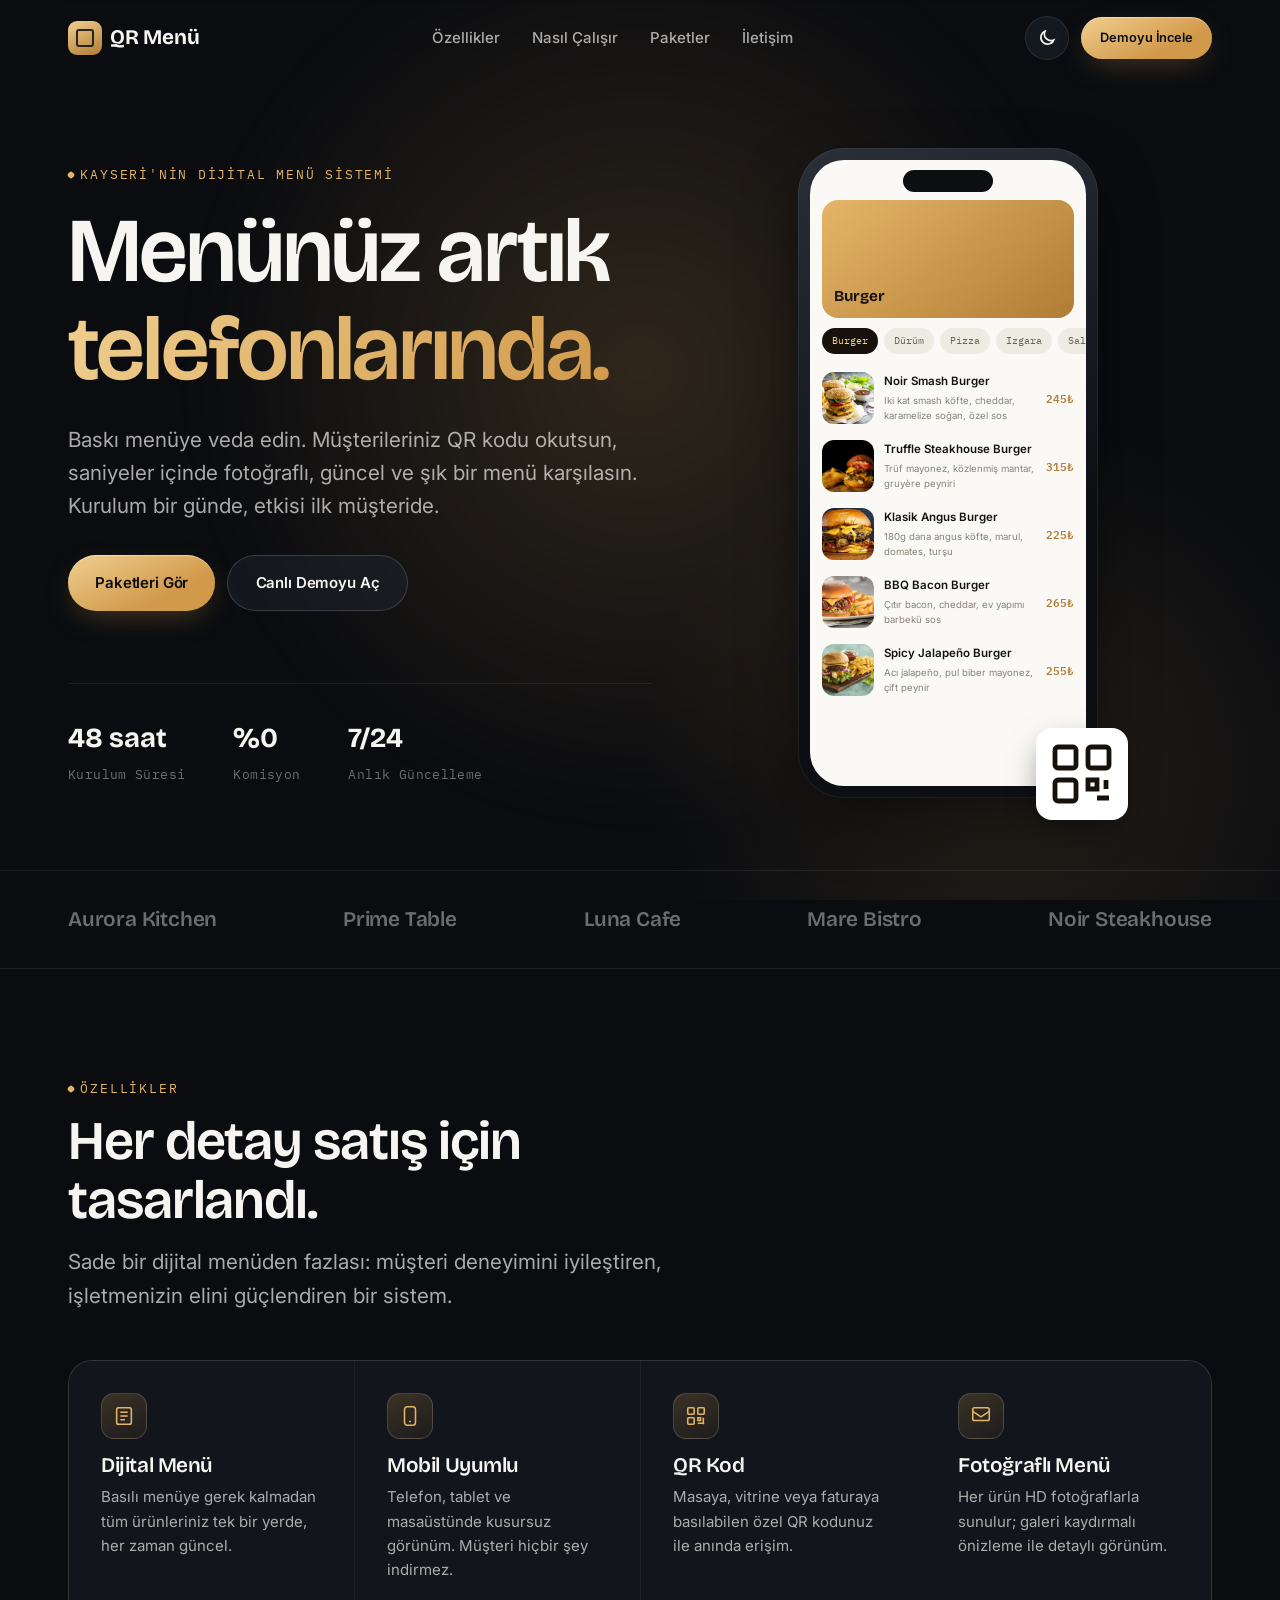
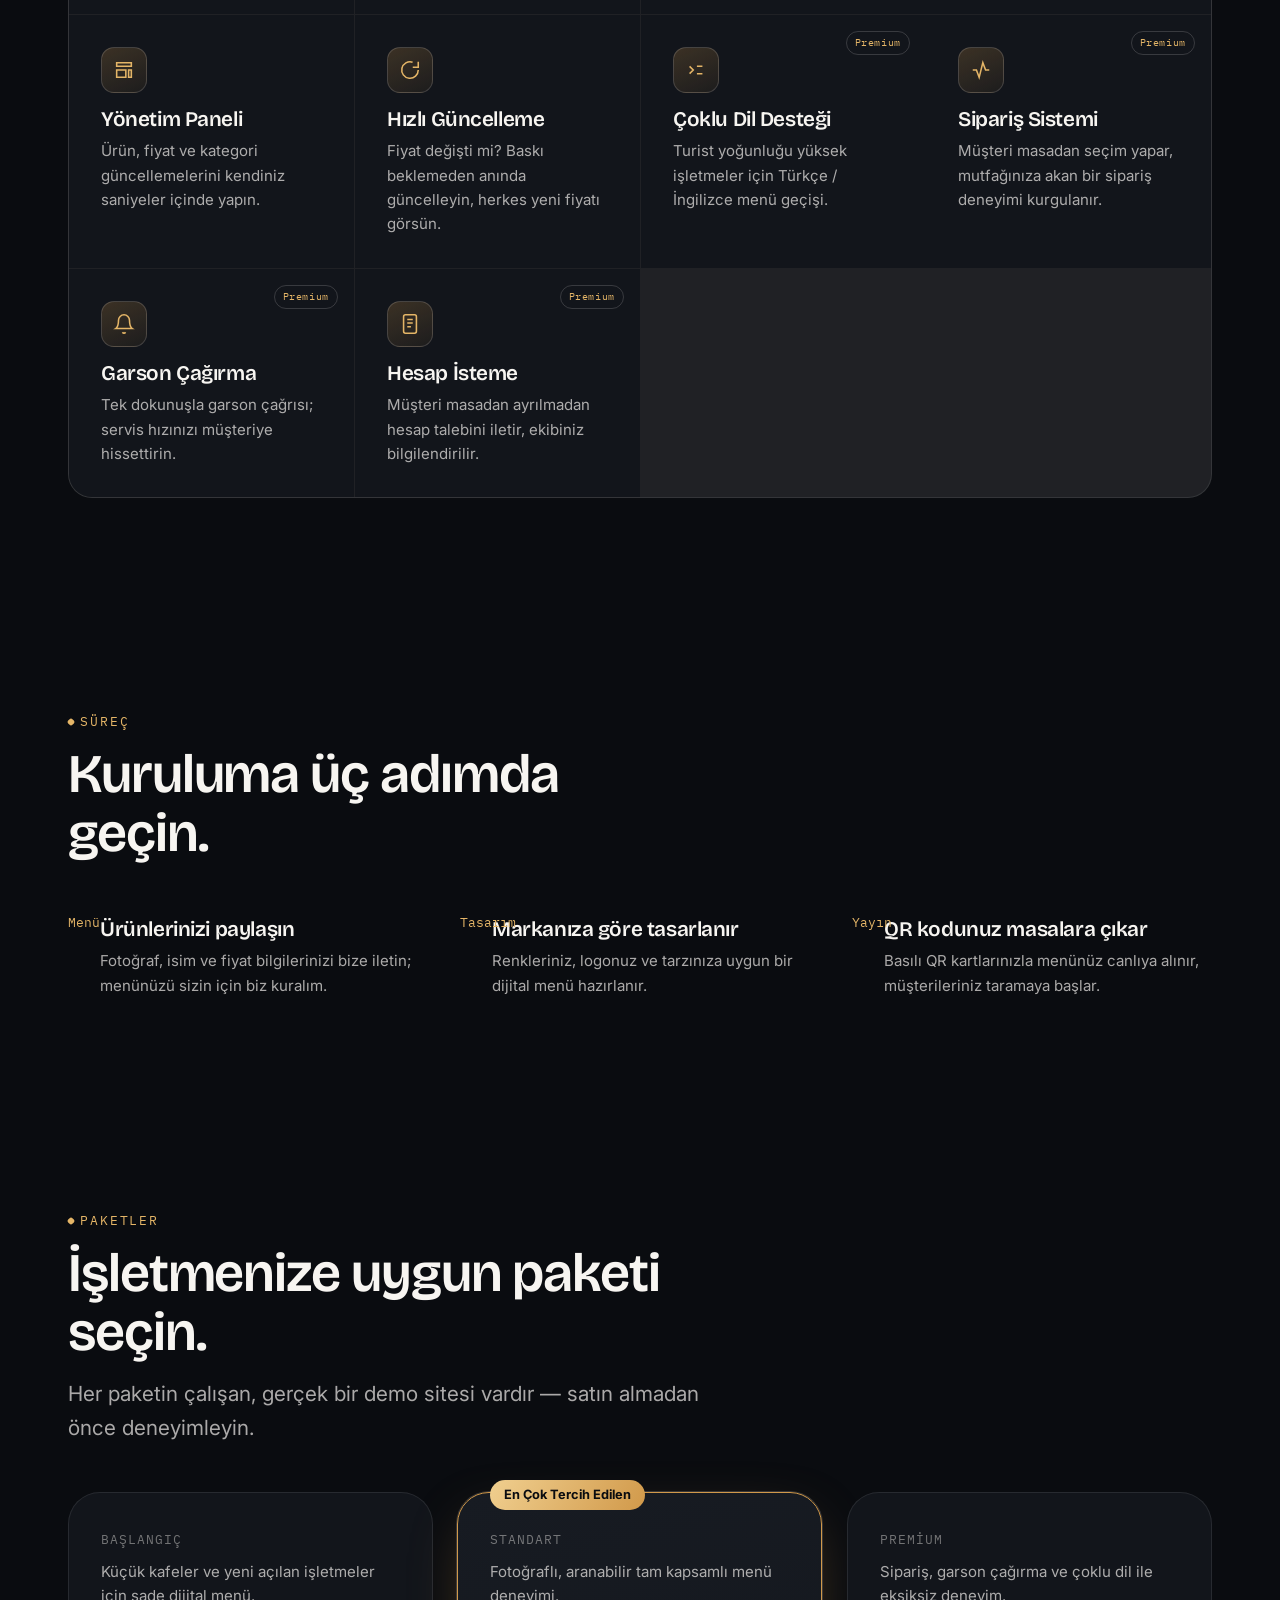
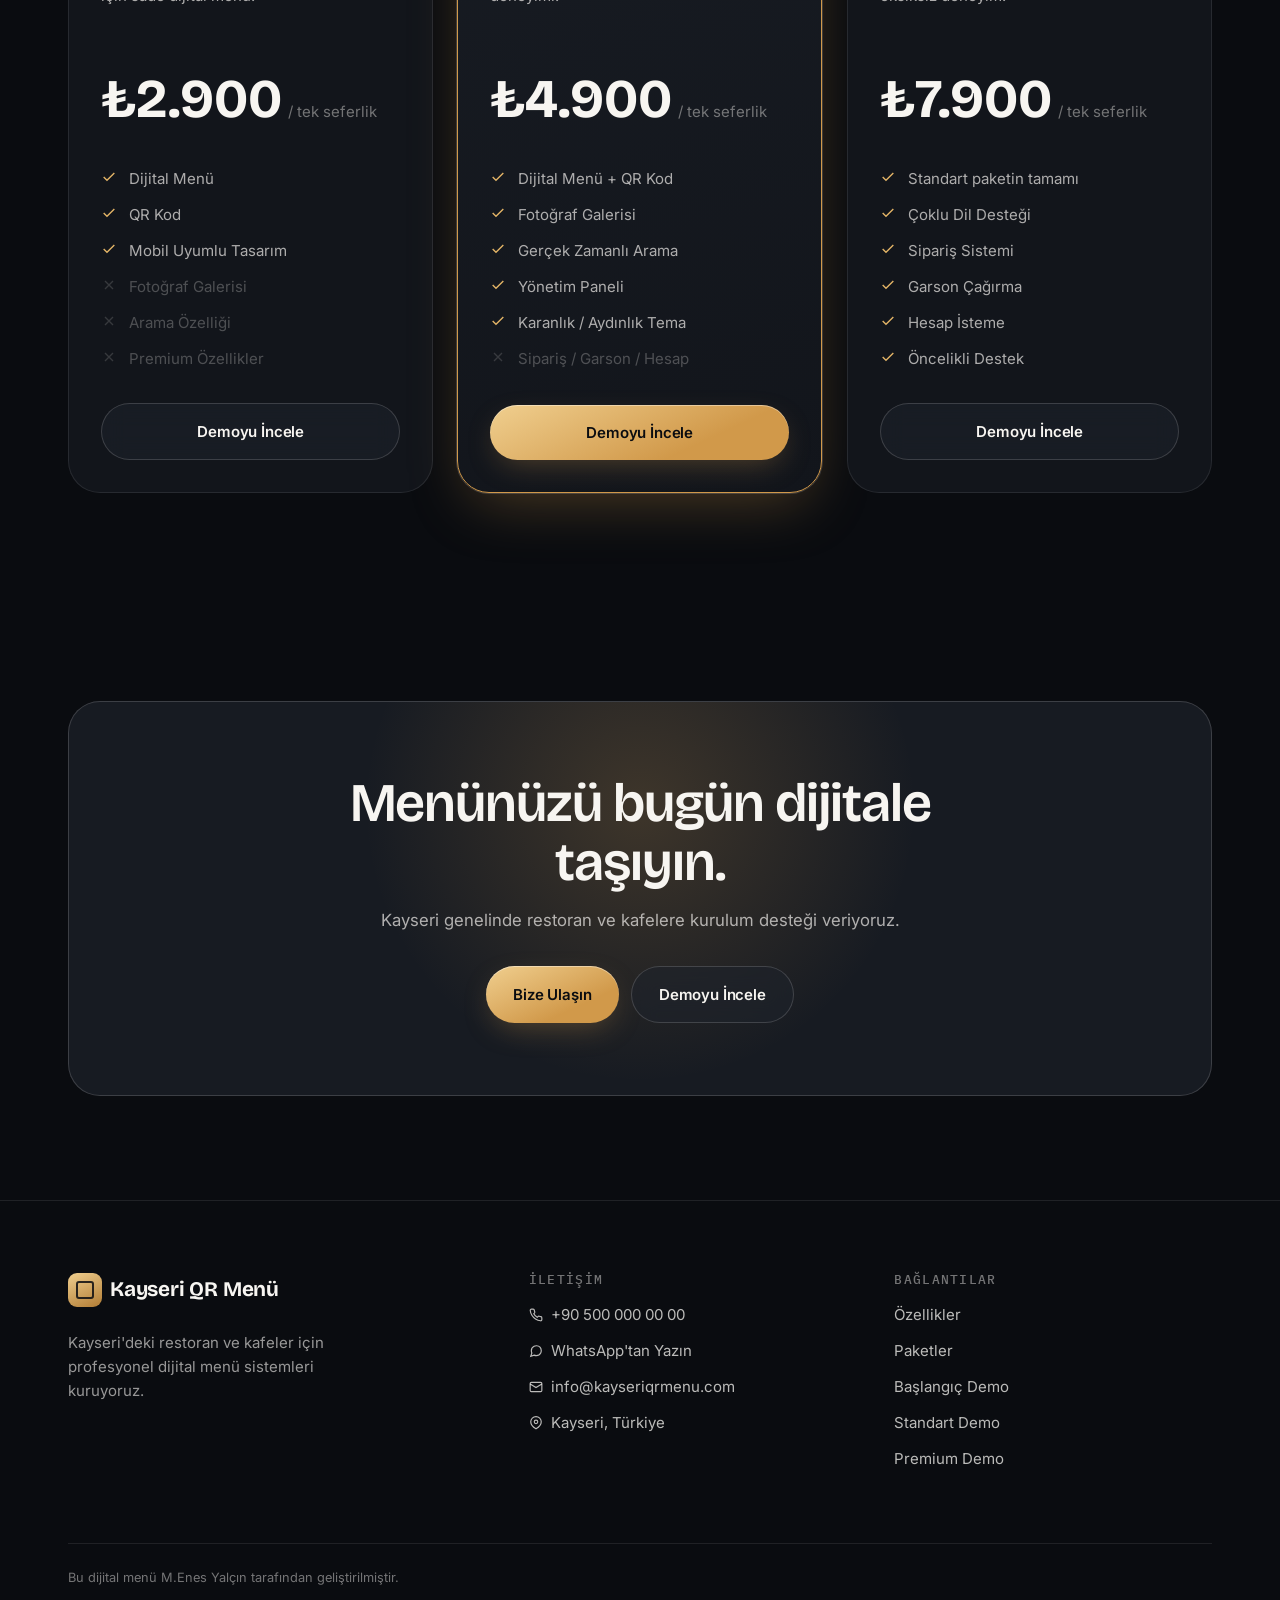
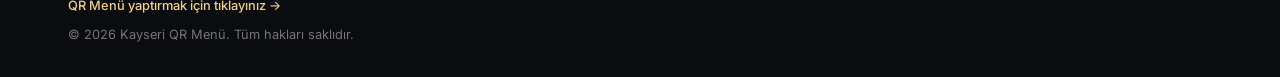
==== index.html @ 0b8e9ebe "Add files via upload" ====
<!doctype html>
<html lang="tr">
<head>
<meta charset="UTF-8">
<meta name="viewport" content="width=device-width, initial-scale=1, viewport-fit=cover">
<title>Kayseri QR Menü | Restoran ve Kafeler için Dijital Menü Sistemi</title>
<meta name="description" content="Kayseri'deki restoran, kafe ve işletmeler için profesyonel QR menü sistemi. Dijital menü, fotoğraflı ürünler, anlık güncelleme ve yönetim paneli. Ücretsiz demoyu inceleyin.">
<meta name="theme-color" content="#0a0c10">
<link rel="canonical" href="https://kayseriqrmenu.com/">

<meta property="og:type" content="website">
<meta property="og:title" content="Kayseri QR Menü | Restoranlar için Dijital Menü Sistemi">
<meta property="og:description" content="Restoranınız için profesyonel, hızlı ve şık QR menü sistemi. Demoları inceleyin, işletmenize hemen entegre edin.">
<meta property="og:url" content="https://kayseriqrmenu.com/">
<meta property="og:locale" content="tr_TR">
<meta property="og:image" content="/assets/images/og-cover.jpg">

<meta name="twitter:card" content="summary_large_image">
<meta name="twitter:title" content="Kayseri QR Menü | Dijital Menü Sistemi">
<meta name="twitter:description" content="Restoran ve kafeler için premium QR menü sistemi. Demoyu hemen inceleyin.">
<meta name="twitter:image" content="/assets/images/og-cover.jpg">

<link rel="icon" href="/assets/icons/favicon.svg" type="image/svg+xml">
<link rel="preconnect" href="https://fonts.googleapis.com">
<link rel="preconnect" href="https://fonts.gstatic.com" crossorigin>
<link href="https://fonts.googleapis.com/css2?family=Bricolage+Grotesque:opsz,wght@12..96,400..800&family=Inter:wght@400;500;600;700&family=IBM+Plex+Mono:wght@400;500;600&display=swap" rel="stylesheet">

<link rel="stylesheet" href="/assets/css/tokens.css">
<link rel="stylesheet" href="/assets/css/base.css">
<link rel="stylesheet" href="/assets/css/components.css">
<link rel="stylesheet" href="/assets/css/home.css">

<script>
  // Prevent flash-of-wrong-theme by applying stored preference before paint.
  (function () {
    var t = localStorage.getItem("qrmenu-theme") || "dark";
    document.documentElement.setAttribute("data-theme", t);
  })();
</script>

<script type="application/ld+json">
{
  "@context": "https://schema.org",
  "@type": "Organization",
  "name": "QR Menü",
  "url": "https://kayseriqrmenu.com/",
  "areaServed": "Kayseri, Türkiye",
  "description": "Restoran, kafe ve işletmeler için profesyonel QR menü sistemi.",
  "contactPoint": {
    "@type": "ContactPoint",
    "telephone": "+90-500-000-00-00",
    "contactType": "customer service"
  }
}
</script>
</head>
<body>

<div class="page-loader" data-page-loader><div class="loader-mark"></div></div>
<div class="ambient-bg" aria-hidden="true"></div>

<header class="site-header">
  <div class="container nav-inner">
    <a href="/" class="brand"><span class="brand-mark"></span>QR Menü</a>

    <nav class="nav-links" aria-label="Ana menü">
      <a href="#ozellikler">Özellikler</a>
      <a href="#nasil-calisir">Nasıl Çalışır</a>
      <a href="#paketler">Paketler</a>
      <a href="#iletisim">İletişim</a>
    </nav>

    <div class="nav-actions">
      <button class="btn-icon theme-toggle" data-theme-toggle aria-label="Temayı değiştir">
        <svg class="icon-sun" viewBox="0 0 24 24" fill="none" stroke="currentColor" stroke-width="2" stroke-linecap="round"><circle cx="12" cy="12" r="4"/><path d="M12 2v2M12 20v2M4.9 4.9l1.4 1.4M17.7 17.7l1.4 1.4M2 12h2M20 12h2M4.9 19.1l1.4-1.4M17.7 6.3l1.4-1.4"/></svg>
        <svg class="icon-moon" viewBox="0 0 24 24" fill="none" stroke="currentColor" stroke-width="2" stroke-linecap="round"><path d="M20 14.5A8 8 0 0 1 9.5 4a8 8 0 1 0 10.5 10.5Z"/></svg>
      </button>
      <a href="#paketler" class="btn btn-primary btn-sm">Demoyu İncele</a>
      <button class="nav-toggle" data-nav-toggle aria-label="Menüyü aç" aria-expanded="false">
        <svg data-icon-open viewBox="0 0 24 24" fill="none" stroke="currentColor" stroke-width="2" stroke-linecap="round"><path d="M4 7h16M4 12h16M4 17h16"/></svg>
        <svg data-icon-close viewBox="0 0 24 24" fill="none" stroke="currentColor" stroke-width="2" stroke-linecap="round" style="display:none"><path d="M6 6l12 12M18 6 6 18"/></svg>
      </button>
    </div>
  </div>
</header>

<nav class="mobile-nav" data-mobile-nav aria-label="Mobil menü">
  <a href="#ozellikler">Özellikler</a>
  <a href="#nasil-calisir">Nasıl Çalışır</a>
  <a href="#paketler">Paketler</a>
  <a href="#iletisim">İletişim</a>
  <a href="#paketler" class="btn btn-primary btn-block">Demoyu İncele</a>
</nav>

<main>
  <!-- ============ HERO ============ -->
  <section class="hero">
    <div class="container hero-grid">
      <div class="hero-copy" data-reveal>
        <span class="eyebrow">Kayseri'nin Dijital Menü Sistemi</span>
        <h1>Menünüz artık <span class="accent-word">telefonlarında.</span></h1>
        <p class="lead">Baskı menüye veda edin. Müşterileriniz QR kodu okutsun, saniyeler içinde fotoğraflı, güncel ve şık bir menü karşılasın. Kurulum bir günde, etkisi ilk müşteride.</p>
        <div class="hero-actions">
          <a href="#paketler" class="btn btn-primary">Paketleri Gör</a>
          <a href="/premium/" class="btn btn-ghost">Canlı Demoyu Aç</a>
        </div>
        <div class="hero-stats">
          <div class="hero-stat"><strong>48 saat</strong><span>Kurulum Süresi</span></div>
          <div class="hero-stat"><strong>%0</strong><span>Komisyon</span></div>
          <div class="hero-stat"><strong>7/24</strong><span>Anlık Güncelleme</span></div>
        </div>
      </div>

      <div class="hero-phone-wrap" data-reveal-scale>
        <div class="phone-shell" data-hero-phone>
          <div class="phone-screen">
            <div class="phone-notch"></div>
            <div class="phone-screen-inner">
              <div class="phone-hero-img"><span data-phone-hero-label>Burger</span></div>
              <div class="phone-cats" data-phone-cats></div>
              <div data-phone-list></div>
            </div>
          </div>
          <div class="phone-qr-float">
            <svg viewBox="0 0 24 24" width="100%" height="100%" fill="none" stroke="#16110a" stroke-width="1.6"><rect x="3" y="3" width="7" height="7" rx="1"/><rect x="14" y="3" width="7" height="7" rx="1"/><rect x="3" y="14" width="7" height="7" rx="1"/><path d="M14 14h3v3h-3zM20 14v3M17 20h4"/></svg>
          </div>
        </div>
      </div>
    </div>
  </section>

  <!-- ============ TRUST STRIP ============ -->
  <section class="trust-strip">
    <div class="container trust-row" data-reveal-group>
      <span class="trust-item" data-reveal>Aurora Kitchen</span>
      <span class="trust-item" data-reveal>Prime Table</span>
      <span class="trust-item" data-reveal>Luna Cafe</span>
      <span class="trust-item" data-reveal>Mare Bistro</span>
      <span class="trust-item" data-reveal>Noir Steakhouse</span>
    </div>
  </section>

  <!-- ============ FEATURES ============ -->
  <section class="section" id="ozellikler">
    <div class="container">
      <div class="section-head" data-reveal>
        <span class="eyebrow">Özellikler</span>
        <h2>Her detay satış için tasarlandı.</h2>
        <p>Sade bir dijital menüden fazlası: müşteri deneyimini iyileştiren, işletmenizin elini güçlendiren bir sistem.</p>
      </div>

      <div class="feature-grid" data-reveal-group>
        <div class="feature-card" data-reveal>
          <div class="feature-icon"><svg width="22" height="22" viewBox="0 0 24 24" fill="none" stroke="currentColor" stroke-width="1.7"><rect x="4" y="3" width="16" height="18" rx="2"/><path d="M8 8h8M8 12h8M8 16h5"/></svg></div>
          <h3>Dijital Menü</h3>
          <p>Basılı menüye gerek kalmadan tüm ürünleriniz tek bir yerde, her zaman güncel.</p>
        </div>
        <div class="feature-card" data-reveal>
          <div class="feature-icon"><svg width="22" height="22" viewBox="0 0 24 24" fill="none" stroke="currentColor" stroke-width="1.7"><rect x="6" y="2" width="12" height="20" rx="3"/><path d="M11 18h2"/></svg></div>
          <h3>Mobil Uyumlu</h3>
          <p>Telefon, tablet ve masaüstünde kusursuz görünüm. Müşteri hiçbir şey indirmez.</p>
        </div>
        <div class="feature-card" data-reveal>
          <div class="feature-icon"><svg width="22" height="22" viewBox="0 0 24 24" fill="none" stroke="currentColor" stroke-width="1.7"><rect x="3" y="3" width="7" height="7" rx="1"/><rect x="14" y="3" width="7" height="7" rx="1"/><rect x="3" y="14" width="7" height="7" rx="1"/><path d="M14 14h3v3h-3zM20 14v7M14 20h7"/></svg></div>
          <h3>QR Kod</h3>
          <p>Masaya, vitrine veya faturaya basılabilen özel QR kodunuz ile anında erişim.</p>
        </div>
        <div class="feature-card" data-reveal>
          <div class="feature-icon"><svg width="22" height="22" viewBox="0 0 24 24" fill="none" stroke="currentColor" stroke-width="1.7"><rect x="3" y="3" width="18" height="14" rx="2"/><path d="m3 7 9 6 9-6"/></svg></div>
          <h3>Fotoğraflı Menü</h3>
          <p>Her ürün HD fotoğraflarla sunulur; galeri kaydırmalı önizleme ile detaylı görünüm.</p>
        </div>
        <div class="feature-card" data-reveal>
          <div class="feature-icon"><svg width="22" height="22" viewBox="0 0 24 24" fill="none" stroke="currentColor" stroke-width="1.7"><path d="M4 4h16v4H4zM4 12h10v8H4zM17 12h3v8h-3z"/></svg></div>
          <h3>Yönetim Paneli</h3>
          <p>Ürün, fiyat ve kategori güncellemelerini kendiniz saniyeler içinde yapın.</p>
        </div>
        <div class="feature-card" data-reveal>
          <div class="feature-icon"><svg width="22" height="22" viewBox="0 0 24 24" fill="none" stroke="currentColor" stroke-width="1.7"><path d="M21 12a9 9 0 1 1-6.2-8.56"/><path d="M21 3v6h-6"/></svg></div>
          <h3>Hızlı Güncelleme</h3>
          <p>Fiyat değişti mi? Baskı beklemeden anında güncelleyin, herkes yeni fiyatı görsün.</p>
        </div>
        <div class="feature-card is-premium" data-reveal>
          <div class="feature-icon"><svg width="22" height="22" viewBox="0 0 24 24" fill="none" stroke="currentColor" stroke-width="1.7"><path d="M5 8l4 4-4 4M13 8h6M13 16h6"/></svg></div>
          <h3>Çoklu Dil Desteği</h3>
          <p>Turist yoğunluğu yüksek işletmeler için Türkçe / İngilizce menü geçişi.</p>
        </div>
        <div class="feature-card is-premium" data-reveal>
          <div class="feature-icon"><svg width="22" height="22" viewBox="0 0 24 24" fill="none" stroke="currentColor" stroke-width="1.7"><path d="M3 12h4l3 8 4-16 3 8h4"/></svg></div>
          <h3>Sipariş Sistemi</h3>
          <p>Müşteri masadan seçim yapar, mutfağınıza akan bir sipariş deneyimi kurgulanır.</p>
        </div>
        <div class="feature-card is-premium" data-reveal>
          <div class="feature-icon"><svg width="22" height="22" viewBox="0 0 24 24" fill="none" stroke="currentColor" stroke-width="1.7"><path d="M18 8a6 6 0 0 0-12 0c0 7-3 9-3 9h18s-3-2-3-9"/><path d="M13.7 21a2 2 0 0 1-3.4 0"/></svg></div>
          <h3>Garson Çağırma</h3>
          <p>Tek dokunuşla garson çağrısı; servis hızınızı müşteriye hissettirin.</p>
        </div>
        <div class="feature-card is-premium" data-reveal>
          <div class="feature-icon"><svg width="22" height="22" viewBox="0 0 24 24" fill="none" stroke="currentColor" stroke-width="1.7"><rect x="5" y="2" width="14" height="20" rx="2"/><path d="M9 7h6M9 11h6M9 15h4"/></svg></div>
          <h3>Hesap İsteme</h3>
          <p>Müşteri masadan ayrılmadan hesap talebini iletir, ekibiniz bilgilendirilir.</p>
        </div>
      </div>
    </div>
  </section>

  <!-- ============ HOW IT WORKS ============ -->
  <section class="section" id="nasil-calisir">
    <div class="container">
      <div class="section-head" data-reveal>
        <span class="eyebrow">Süreç</span>
        <h2>Kuruluma üç adımda geçin.</h2>
      </div>
      <div class="steps-row" data-reveal-group>
        <div class="step-card" data-step="Menü" data-reveal>
          <h3>Ürünlerinizi paylaşın</h3>
          <p>Fotoğraf, isim ve fiyat bilgilerinizi bize iletin; menünüzü sizin için biz kuralım.</p>
        </div>
        <div class="step-card" data-step="Tasarım" data-reveal>
          <h3>Markanıza göre tasarlanır</h3>
          <p>Renkleriniz, logonuz ve tarzınıza uygun bir dijital menü hazırlanır.</p>
        </div>
        <div class="step-card" data-step="Yayın" data-reveal>
          <h3>QR kodunuz masalara çıkar</h3>
          <p>Basılı QR kartlarınızla menünüz canlıya alınır, müşterileriniz taramaya başlar.</p>
        </div>
      </div>
    </div>
  </section>

  <!-- ============ PRICING ============ -->
  <section class="section" id="paketler">
    <div class="container">
      <div class="section-head" data-reveal>
        <span class="eyebrow">Paketler</span>
        <h2>İşletmenize uygun paketi seçin.</h2>
        <p>Her paketin çalışan, gerçek bir demo sitesi vardır — satın almadan önce deneyimleyin.</p>
      </div>

      <div class="pricing-grid" data-reveal-group>
        <!-- Starter -->
        <div class="price-card" data-reveal>
          <div class="price-card-head">
            <span class="plan-name">Başlangıç</span>
            <p class="plan-desc">Küçük kafeler ve yeni açılan işletmeler için sade dijital menü.</p>
          </div>
          <div class="price-value"><span class="amount">₺2.900</span><span class="period">/ tek seferlik</span></div>
          <ul class="price-features">
            <li><svg width="16" height="16" viewBox="0 0 24 24" fill="none" stroke="currentColor" stroke-width="2"><path d="M20 6 9 17l-5-5"/></svg>Dijital Menü</li>
            <li><svg width="16" height="16" viewBox="0 0 24 24" fill="none" stroke="currentColor" stroke-width="2"><path d="M20 6 9 17l-5-5"/></svg>QR Kod</li>
            <li><svg width="16" height="16" viewBox="0 0 24 24" fill="none" stroke="currentColor" stroke-width="2"><path d="M20 6 9 17l-5-5"/></svg>Mobil Uyumlu Tasarım</li>
            <li class="is-off"><svg width="16" height="16" viewBox="0 0 24 24" fill="none" stroke="currentColor" stroke-width="2"><path d="M18 6 6 18M6 6l12 12"/></svg>Fotoğraf Galerisi</li>
            <li class="is-off"><svg width="16" height="16" viewBox="0 0 24 24" fill="none" stroke="currentColor" stroke-width="2"><path d="M18 6 6 18M6 6l12 12"/></svg>Arama Özelliği</li>
            <li class="is-off"><svg width="16" height="16" viewBox="0 0 24 24" fill="none" stroke="currentColor" stroke-width="2"><path d="M18 6 6 18M6 6l12 12"/></svg>Premium Özellikler</li>
          </ul>
          <a href="/starter/" class="btn btn-ghost btn-block">Demoyu İncele</a>
        </div>

        <!-- Standard -->
        <div class="price-card is-highlight" data-reveal>
          <div class="price-card-head">
            <span class="plan-name">Standart</span>
            <p class="plan-desc">Fotoğraflı, aranabilir tam kapsamlı menü deneyimi.</p>
          </div>
          <div class="price-value"><span class="amount">₺4.900</span><span class="period">/ tek seferlik</span></div>
          <ul class="price-features">
            <li><svg width="16" height="16" viewBox="0 0 24 24" fill="none" stroke="currentColor" stroke-width="2"><path d="M20 6 9 17l-5-5"/></svg>Dijital Menü + QR Kod</li>
            <li><svg width="16" height="16" viewBox="0 0 24 24" fill="none" stroke="currentColor" stroke-width="2"><path d="M20 6 9 17l-5-5"/></svg>Fotoğraf Galerisi</li>
            <li><svg width="16" height="16" viewBox="0 0 24 24" fill="none" stroke="currentColor" stroke-width="2"><path d="M20 6 9 17l-5-5"/></svg>Gerçek Zamanlı Arama</li>
            <li><svg width="16" height="16" viewBox="0 0 24 24" fill="none" stroke="currentColor" stroke-width="2"><path d="M20 6 9 17l-5-5"/></svg>Yönetim Paneli</li>
            <li><svg width="16" height="16" viewBox="0 0 24 24" fill="none" stroke="currentColor" stroke-width="2"><path d="M20 6 9 17l-5-5"/></svg>Karanlık / Aydınlık Tema</li>
            <li class="is-off"><svg width="16" height="16" viewBox="0 0 24 24" fill="none" stroke="currentColor" stroke-width="2"><path d="M18 6 6 18M6 6l12 12"/></svg>Sipariş / Garson / Hesap</li>
          </ul>
          <a href="/standard/" class="btn btn-primary btn-block">Demoyu İncele</a>
        </div>

        <!-- Premium -->
        <div class="price-card" data-reveal>
          <div class="price-card-head">
            <span class="plan-name">Premium</span>
            <p class="plan-desc">Sipariş, garson çağırma ve çoklu dil ile eksiksiz deneyim.</p>
          </div>
          <div class="price-value"><span class="amount">₺7.900</span><span class="period">/ tek seferlik</span></div>
          <ul class="price-features">
            <li><svg width="16" height="16" viewBox="0 0 24 24" fill="none" stroke="currentColor" stroke-width="2"><path d="M20 6 9 17l-5-5"/></svg>Standart paketin tamamı</li>
            <li><svg width="16" height="16" viewBox="0 0 24 24" fill="none" stroke="currentColor" stroke-width="2"><path d="M20 6 9 17l-5-5"/></svg>Çoklu Dil Desteği</li>
            <li><svg width="16" height="16" viewBox="0 0 24 24" fill="none" stroke="currentColor" stroke-width="2"><path d="M20 6 9 17l-5-5"/></svg>Sipariş Sistemi</li>
            <li><svg width="16" height="16" viewBox="0 0 24 24" fill="none" stroke="currentColor" stroke-width="2"><path d="M20 6 9 17l-5-5"/></svg>Garson Çağırma</li>
            <li><svg width="16" height="16" viewBox="0 0 24 24" fill="none" stroke="currentColor" stroke-width="2"><path d="M20 6 9 17l-5-5"/></svg>Hesap İsteme</li>
            <li><svg width="16" height="16" viewBox="0 0 24 24" fill="none" stroke="currentColor" stroke-width="2"><path d="M20 6 9 17l-5-5"/></svg>Öncelikli Destek</li>
          </ul>
          <a href="/premium/" class="btn btn-ghost btn-block">Demoyu İncele</a>
        </div>
      </div>
    </div>
  </section>

  <!-- ============ FINAL CTA ============ -->
  <section class="section">
    <div class="container">
      <div class="cta-banner" data-reveal-scale>
        <h2>Menünüzü bugün dijitale taşıyın.</h2>
        <p>Kayseri genelinde restoran ve kafelere kurulum desteği veriyoruz.</p>
        <div class="hero-actions">
          <a href="#iletisim" class="btn btn-primary">Bize Ulaşın</a>
          <a href="/premium/" class="btn btn-ghost">Demoyu İncele</a>
        </div>
      </div>
    </div>
  </section>
</main>

<footer class="site-footer" id="iletisim">
  <div class="container">
    <div class="footer-grid">
      <div>
        <a href="/" class="brand" style="color:#f7f5f1"><span class="brand-mark"></span>Kayseri QR Menü</a>
        <p style="margin-top:1rem;color:rgba(247,245,241,0.6);font-size:var(--fs-sm);max-width:34ch;">Kayseri'deki restoran ve kafeler için profesyonel dijital menü sistemleri kuruyoruz.</p>
      </div>
      <div>
        <h4>İletişim</h4>
        <div class="footer-links">
          <a href="tel:+905000000000"><svg width="14" height="14" viewBox="0 0 24 24" fill="none" stroke="currentColor" stroke-width="2"><path d="M22 16.92v3a2 2 0 0 1-2.18 2 19.79 19.79 0 0 1-8.63-3.07 19.5 19.5 0 0 1-6-6 19.79 19.79 0 0 1-3.07-8.67A2 2 0 0 1 4.11 2h3a2 2 0 0 1 2 1.72c.127.96.361 1.903.7 2.81a2 2 0 0 1-.45 2.11L8.09 9.91a16 16 0 0 0 6 6l1.27-1.27a2 2 0 0 1 2.11-.45c.907.339 1.85.573 2.81.7A2 2 0 0 1 22 16.92z"/></svg>+90 500 000 00 00</a>
          <a href="https://wa.me/905000000000" target="_blank" rel="noopener"><svg width="14" height="14" viewBox="0 0 24 24" fill="none" stroke="currentColor" stroke-width="2"><path d="M21 11.5a8.38 8.38 0 0 1-.9 3.8 8.5 8.5 0 0 1-7.6 4.7 8.38 8.38 0 0 1-3.8-.9L3 21l1.9-5.7a8.38 8.38 0 0 1-.9-3.8 8.5 8.5 0 0 1 4.7-7.6 8.38 8.38 0 0 1 3.8-.9h.5a8.48 8.48 0 0 1 8 8v.5z"/></svg>WhatsApp'tan Yazın</a>
          <a href="mailto:info@kayseriqrmenu.com"><svg width="14" height="14" viewBox="0 0 24 24" fill="none" stroke="currentColor" stroke-width="2"><rect x="2" y="4" width="20" height="16" rx="2"/><path d="m22 7-10 6L2 7"/></svg>info@kayseriqrmenu.com</a>
          <a href="https://maps.google.com" target="_blank" rel="noopener"><svg width="14" height="14" viewBox="0 0 24 24" fill="none" stroke="currentColor" stroke-width="2"><path d="M21 10c0 7-9 12-9 12s-9-5-9-12a9 9 0 0 1 18 0z"/><circle cx="12" cy="10" r="3"/></svg>Kayseri, Türkiye</a>
        </div>
      </div>
      <div>
        <h4>Bağlantılar</h4>
        <div class="footer-links">
          <a href="#ozellikler">Özellikler</a>
          <a href="#paketler">Paketler</a>
          <a href="/starter/">Başlangıç Demo</a>
          <a href="/standard/">Standart Demo</a>
          <a href="/premium/">Premium Demo</a>
        </div>
      </div>
    </div>

    <div class="footer-bottom">
      <span>Bu dijital menü M.Enes Yalçın tarafından geliştirilmiştir.</span>
      <span><a href="https://heisenberg1098.github.io/M.Enes-Yalcin-Modern-/" target="_blank" rel="noopener">QR Menü yaptırmak için tıklayınız →</a></span>
      <span>© 2026 Kayseri QR Menü. Tüm hakları saklıdır.</span>
    </div>
  </div>
</footer>

<script type="module">
  import { applyTheme, getStoredTheme, initThemeToggle } from "/assets/js/theme.js";
  import { initReveal, initHeaderScrollState } from "/assets/js/reveal.js";
  import { initMobileNav, initPageLoader } from "/assets/js/nav.js";
  import { initHeroPhone } from "/assets/js/hero-phone.js";

  applyTheme(getStoredTheme() || "dark");
  initThemeToggle();
  initReveal();
  initHeaderScrollState();
  initMobileNav();
  initPageLoader();
  initHeroPhone();
</script>
</body>
</html>
---- assets/css/tokens.css ----
/* ==========================================================================
   DESIGN TOKENS
   Signature concept: "Viewfinder" — every frame, image and card corner
   references the four corner-brackets of a QR scan reticle. Palette is an
   obsidian base (a dim dining room) lit by a single brass/gold accent
   (foil-stamped menu, warm service light). One accent, used with restraint.
   ========================================================================== */

:root {
  /* ---- Color: Ink (base, dark) ---- */
  --ink-950: #0a0c10;
  --ink-900: #12151b;
  --ink-850: #171b22;
  --ink-800: #1e232c;
  --ink-700: #2a313d;
  --ink-600: #3b4552;
  --ink-500: #5a6472;

  /* ---- Color: Paper (light surfaces, used in both modes) ---- */
  --paper-000: #ffffff;
  --paper-050: #faf9f6;
  --paper-100: #f4f2ec;
  --paper-200: #e9e6dc;

  /* ---- Color: Brass accent (single signature hue) ---- */
  --brass-300: #f0cf8f;
  --brass-400: #e4b567;
  --brass-500: #d1994a;
  --brass-600: #b17c34;
  --brass-glow: rgba(209, 153, 74, 0.35);

  /* ---- Color: Utility ---- */
  --sale-500: #e0524a;      /* eski fiyat / indirim vurgusu */
  --mint-500: #4caf82;      /* başarı / onay */
  --ink-text-muted: rgba(250, 249, 246, 0.58);

  /* ---- Semantic (Dark mode default) ---- */
  --bg-canvas: var(--ink-950);
  --bg-surface: var(--ink-900);
  --bg-surface-raised: var(--ink-850);
  --bg-glass: rgba(30, 35, 44, 0.55);
  --border-hairline: rgba(250, 249, 246, 0.09);
  --border-hairline-strong: rgba(250, 249, 246, 0.16);
  --text-primary: #f7f5f1;
  --text-secondary: rgba(247, 245, 241, 0.68);
  --text-tertiary: rgba(247, 245, 241, 0.42);
  --accent: var(--brass-400);
  --accent-strong: var(--brass-300);
  --shadow-color: 220 30% 2%;

  /* ---- Type families ---- */
  --font-display: "Bricolage Grotesque", "Inter", system-ui, sans-serif;
  --font-body: "Inter", -apple-system, BlinkMacSystemFont, "Segoe UI", sans-serif;
  --font-mono: "IBM Plex Mono", ui-monospace, "SFMono-Regular", monospace;

  /* ---- Type scale (fluid) ---- */
  --fs-xs: clamp(0.72rem, 0.69rem + 0.15vw, 0.8rem);
  --fs-sm: clamp(0.84rem, 0.8rem + 0.18vw, 0.94rem);
  --fs-base: clamp(0.96rem, 0.92rem + 0.2vw, 1.05rem);
  --fs-md: clamp(1.1rem, 1.02rem + 0.35vw, 1.3rem);
  --fs-lg: clamp(1.35rem, 1.2rem + 0.65vw, 1.75rem);
  --fs-xl: clamp(1.8rem, 1.5rem + 1.2vw, 2.5rem);
  --fs-2xl: clamp(2.3rem, 1.8rem + 2vw, 3.4rem);
  --fs-3xl: clamp(2.8rem, 2rem + 3.2vw, 4.6rem);
  --fs-4xl: clamp(3.2rem, 2.1rem + 4.5vw, 6rem);

  /* ---- Spacing (8px base) ---- */
  --sp-1: 0.25rem;
  --sp-2: 0.5rem;
  --sp-3: 0.75rem;
  --sp-4: 1rem;
  --sp-5: 1.5rem;
  --sp-6: 2rem;
  --sp-7: 3rem;
  --sp-8: 4.5rem;
  --sp-9: 6.5rem;
  --sp-10: 9rem;

  /* ---- Radius ---- */
  --r-sm: 10px;
  --r-md: 16px;
  --r-lg: 24px;
  --r-xl: 32px;
  --r-full: 999px;

  /* ---- Shadow ---- */
  --shadow-sm: 0 2px 8px -2px hsl(var(--shadow-color) / 0.4);
  --shadow-md: 0 12px 32px -8px hsl(var(--shadow-color) / 0.55);
  --shadow-lg: 0 24px 64px -12px hsl(var(--shadow-color) / 0.65);
  --shadow-glow: 0 0 0 1px var(--border-hairline-strong), 0 20px 60px -15px var(--brass-glow);

  /* ---- Motion ---- */
  --ease-out: cubic-bezier(0.16, 1, 0.3, 1);
  --ease-in-out: cubic-bezier(0.65, 0, 0.35, 1);
  --dur-fast: 180ms;
  --dur-med: 380ms;
  --dur-slow: 640ms;

  /* ---- Layout ---- */
  --container-max: 1240px;
  --header-h: 76px;
}

/* ---- Light mode overrides ---- */
[data-theme="light"] {
  --bg-canvas: var(--paper-050);
  --bg-surface: var(--paper-000);
  --bg-surface-raised: var(--paper-000);
  --bg-glass: rgba(255, 255, 255, 0.6);
  --border-hairline: rgba(18, 21, 27, 0.08);
  --border-hairline-strong: rgba(18, 21, 27, 0.14);
  --text-primary: #14171c;
  --text-secondary: rgba(20, 23, 28, 0.64);
  --text-tertiary: rgba(20, 23, 28, 0.42);
  --accent: var(--brass-600);
  --accent-strong: var(--brass-500);
  --shadow-color: 30 25% 60%;
}
---- assets/css/base.css ----
/* ==========================================================================
   BASE — reset, typography, global utilities
   ========================================================================== */

*,
*::before,
*::after { box-sizing: border-box; }

* { margin: 0; }

html {
  scroll-behavior: smooth;
  -webkit-text-size-adjust: 100%;
}

@media (prefers-reduced-motion: reduce) {
  html { scroll-behavior: auto; }
  *, *::before, *::after {
    animation-duration: 0.01ms !important;
    animation-iteration-count: 1 !important;
    transition-duration: 0.01ms !important;
    scroll-behavior: auto !important;
  }
}

body {
  font-family: var(--font-body);
  font-size: var(--fs-base);
  line-height: 1.6;
  color: var(--text-primary);
  background: var(--bg-canvas);
  -webkit-font-smoothing: antialiased;
  overflow-x: hidden;
  transition: background-color var(--dur-med) var(--ease-out), color var(--dur-med) var(--ease-out);
}

img, picture, video, svg { display: block; max-width: 100%; }

a { color: inherit; text-decoration: none; }

button, input, textarea, select {
  font: inherit;
  color: inherit;
  background: none;
  border: none;
  outline: none;
}

button { cursor: pointer; }

ul, ol { list-style: none; padding: 0; }

h1, h2, h3, h4 {
  font-family: var(--font-display);
  font-weight: 600;
  letter-spacing: -0.02em;
  line-height: 1.08;
  color: var(--text-primary);
}

:focus-visible {
  outline: 2px solid var(--accent);
  outline-offset: 3px;
  border-radius: 4px;
}

::selection {
  background: var(--brass-glow);
  color: var(--text-primary);
}

/* ---- Layout helpers ---- */
.container {
  width: 100%;
  max-width: var(--container-max);
  margin-inline: auto;
  padding-inline: var(--sp-5);
}

@media (min-width: 900px) {
  .container { padding-inline: var(--sp-7); }
}

.section {
  padding-block: var(--sp-9);
  position: relative;
}

@media (max-width: 720px) {
  .section { padding-block: var(--sp-8); }
}

/* ---- Typography helpers ---- */
.eyebrow {
  font-family: var(--font-mono);
  font-size: var(--fs-xs);
  letter-spacing: 0.14em;
  text-transform: uppercase;
  color: var(--accent);
  display: inline-flex;
  align-items: center;
  gap: 0.5em;
}

.eyebrow::before {
  content: "";
  width: 6px;
  height: 6px;
  border-radius: 2px;
  background: var(--accent);
  transform: rotate(45deg);
  flex-shrink: 0;
}

.section-head {
  max-width: 640px;
  margin-bottom: var(--sp-7);
}

.section-head h2 {
  font-size: var(--fs-2xl);
  margin-top: var(--sp-3);
}

.section-head p {
  margin-top: var(--sp-4);
  font-size: var(--fs-md);
  color: var(--text-secondary);
  max-width: 52ch;
}

.text-secondary { color: var(--text-secondary); }
.text-tertiary { color: var(--text-tertiary); }

.sr-only {
  position: absolute;
  width: 1px; height: 1px;
  padding: 0; margin: -1px;
  overflow: hidden;
  clip: rect(0,0,0,0);
  white-space: nowrap;
  border: 0;
}

/* ---- Viewfinder corner-bracket motif (signature element) ---- */
.viewfinder {
  position: relative;
}

.viewfinder::before,
.viewfinder::after,
.viewfinder .vf-tr,
.viewfinder .vf-br {
  content: "";
  position: absolute;
  width: 22px;
  height: 22px;
  border: 2px solid var(--accent);
  opacity: 0.9;
  transition: all var(--dur-med) var(--ease-out);
}

.viewfinder::before { top: -1px; left: -1px; border-right: none; border-bottom: none; border-radius: 8px 0 0 0; }
.viewfinder::after { bottom: -1px; left: -1px; border-right: none; border-top: none; border-radius: 0 0 0 8px; }

/* ---- Reveal-on-scroll base state ---- */
[data-reveal] {
  opacity: 0;
  transform: translateY(28px);
  transition: opacity var(--dur-slow) var(--ease-out), transform var(--dur-slow) var(--ease-out);
  will-change: opacity, transform;
}

[data-reveal].is-visible {
  opacity: 1;
  transform: translateY(0);
}

[data-reveal-scale] {
  opacity: 0;
  transform: scale(0.94);
  transition: opacity var(--dur-slow) var(--ease-out), transform var(--dur-slow) var(--ease-out);
}

[data-reveal-scale].is-visible { opacity: 1; transform: scale(1); }

/* Stagger children via inline --d custom property set by JS */
[data-reveal] { transition-delay: var(--d, 0ms); }
---- assets/css/components.css ----
/* ==========================================================================
   COMPONENTS — buttons, nav, footer, badges, toggles
   ========================================================================== */

/* ---- Buttons ---- */
.btn {
  --btn-fg: var(--ink-950);
  display: inline-flex;
  align-items: center;
  justify-content: center;
  gap: var(--sp-2);
  padding: 0.95rem 1.7rem;
  border-radius: var(--r-full);
  font-size: var(--fs-sm);
  font-weight: 600;
  letter-spacing: -0.01em;
  white-space: nowrap;
  transition: transform var(--dur-fast) var(--ease-out), box-shadow var(--dur-fast) var(--ease-out), background var(--dur-fast) var(--ease-out);
  position: relative;
}

.btn:active { transform: scale(0.97); }

.btn-primary {
  background: linear-gradient(155deg, var(--brass-300), var(--brass-500) 70%);
  color: var(--btn-fg);
  box-shadow: 0 1px 0 0 rgba(255,255,255,0.4) inset, 0 10px 30px -8px var(--brass-glow);
}

.btn-primary:hover {
  transform: translateY(-2px);
  box-shadow: 0 1px 0 0 rgba(255,255,255,0.5) inset, 0 16px 40px -8px var(--brass-glow);
}

.btn-ghost {
  background: var(--bg-glass);
  backdrop-filter: blur(12px);
  color: var(--text-primary);
  border: 1px solid var(--border-hairline-strong);
}

.btn-ghost:hover {
  border-color: var(--accent);
  color: var(--accent-strong);
}

.btn-sm { padding: 0.65rem 1.2rem; font-size: var(--fs-xs); }
.btn-block { width: 100%; }

.btn-icon {
  width: 44px; height: 44px;
  border-radius: var(--r-full);
  display: inline-flex; align-items: center; justify-content: center;
  background: var(--bg-glass);
  border: 1px solid var(--border-hairline);
  transition: all var(--dur-fast) var(--ease-out);
}
.btn-icon:hover { border-color: var(--accent); color: var(--accent); }

/* ---- Site header / nav ---- */
.site-header {
  position: fixed;
  top: 0; left: 0; right: 0;
  z-index: 100;
  height: var(--header-h);
  display: flex;
  align-items: center;
  background: rgba(10, 12, 16, 0.001);
  transition: background var(--dur-med) var(--ease-out), border-color var(--dur-med) var(--ease-out), box-shadow var(--dur-med) var(--ease-out);
}

.site-header.is-scrolled {
  background: var(--bg-glass);
  backdrop-filter: blur(16px) saturate(160%);
  border-bottom: 1px solid var(--border-hairline);
  box-shadow: var(--shadow-sm);
}

.nav-inner {
  width: 100%;
  display: flex;
  align-items: center;
  justify-content: space-between;
  gap: var(--sp-5);
}

.brand {
  display: inline-flex;
  align-items: center;
  gap: var(--sp-2);
  font-family: var(--font-display);
  font-weight: 700;
  font-size: var(--fs-md);
  letter-spacing: -0.01em;
}

.brand-mark {
  width: 34px; height: 34px;
  border-radius: 9px;
  background: linear-gradient(155deg, var(--brass-300), var(--brass-600));
  position: relative;
  flex-shrink: 0;
}

.brand-mark::before {
  content: "";
  position: absolute;
  inset: 8px;
  border: 2px solid var(--ink-950);
  border-radius: 3px;
  opacity: 0.85;
}

.nav-links {
  display: none;
  align-items: center;
  gap: var(--sp-6);
  font-size: var(--fs-sm);
  font-weight: 500;
  color: var(--text-secondary);
}

.nav-links a { transition: color var(--dur-fast); position: relative; }
.nav-links a:hover { color: var(--text-primary); }

@media (min-width: 900px) {
  .nav-links { display: flex; }
}

.nav-actions { display: flex; align-items: center; gap: var(--sp-3); }

.nav-toggle {
  display: inline-flex;
  width: 44px; height: 44px;
  align-items: center; justify-content: center;
  border-radius: var(--r-full);
  border: 1px solid var(--border-hairline);
}
@media (min-width: 900px) { .nav-toggle { display: none; } }

/* ---- Theme toggle ---- */
.theme-toggle {
  position: relative;
  width: 44px; height: 44px;
}
.theme-toggle svg {
  position: absolute; inset: 0; margin: auto;
  width: 20px; height: 20px;
  transition: transform var(--dur-med) var(--ease-out), opacity var(--dur-med) var(--ease-out);
}
.theme-toggle .icon-sun { opacity: 0; transform: rotate(-90deg) scale(0.5); }
.theme-toggle .icon-moon { opacity: 1; transform: rotate(0) scale(1); }
[data-theme="light"] .theme-toggle .icon-sun { opacity: 1; transform: rotate(0) scale(1); }
[data-theme="light"] .theme-toggle .icon-moon { opacity: 0; transform: rotate(90deg) scale(0.5); }

/* ---- Mobile nav sheet ---- */
.mobile-nav {
  position: fixed;
  inset: 0;
  z-index: 99;
  background: var(--bg-canvas);
  padding: calc(var(--header-h) + var(--sp-6)) var(--sp-5) var(--sp-6);
  display: flex;
  flex-direction: column;
  gap: var(--sp-6);
  transform: translateY(-100%);
  transition: transform var(--dur-med) var(--ease-in-out);
}
.mobile-nav.is-open { transform: translateY(0); }
.mobile-nav a { font-size: var(--fs-lg); font-family: var(--font-display); font-weight: 600; }
.mobile-nav .btn { margin-top: auto; }

/* ---- Badges ---- */
.badge {
  display: inline-flex;
  align-items: center;
  gap: 0.4em;
  padding: 0.35em 0.8em;
  border-radius: var(--r-full);
  font-family: var(--font-mono);
  font-size: var(--fs-xs);
  letter-spacing: 0.04em;
  font-weight: 500;
}

.badge-chef {
  background: rgba(209, 153, 74, 0.16);
  color: var(--brass-300);
  border: 1px solid rgba(209, 153, 74, 0.3);
}

.badge-bestseller {
  background: rgba(224, 82, 74, 0.14);
  color: #f29089;
  border: 1px solid rgba(224, 82, 74, 0.3);
}

.badge-premium {
  background: linear-gradient(120deg, var(--brass-300), var(--brass-500));
  color: var(--ink-950);
}

/* ---- Glass card base ---- */
.glass-card {
  background: var(--bg-glass);
  backdrop-filter: blur(14px);
  border: 1px solid var(--border-hairline);
  border-radius: var(--r-lg);
}

/* ---- Divider with signature dot ---- */
.hr-brass {
  height: 1px;
  background: var(--border-hairline);
  position: relative;
  margin-block: var(--sp-8);
}
.hr-brass::after {
  content: "";
  position: absolute;
  left: 50%; top: 50%;
  width: 7px; height: 7px;
  background: var(--accent);
  transform: translate(-50%, -50%) rotate(45deg);
  border-radius: 2px;
}

/* ---- Footer ---- */
.site-footer {
  background: var(--ink-950);
  color: var(--paper-100);
  padding-block: var(--sp-8) var(--sp-6);
  border-top: 1px solid var(--border-hairline);
}
[data-theme="light"] .site-footer { background: var(--ink-950); }

.footer-grid {
  display: grid;
  gap: var(--sp-7);
  grid-template-columns: 1.3fr 1fr 1fr;
}
@media (max-width: 720px) {
  .footer-grid { grid-template-columns: 1fr; gap: var(--sp-6); }
}

.footer-grid h4 {
  font-family: var(--font-mono);
  font-size: var(--fs-xs);
  letter-spacing: 0.1em;
  text-transform: uppercase;
  color: rgba(247,245,241,0.45);
  margin-bottom: var(--sp-4);
  font-weight: 500;
}

.footer-links { display: flex; flex-direction: column; gap: var(--sp-3); }
.footer-links a { color: rgba(247,245,241,0.75); font-size: var(--fs-sm); transition: color var(--dur-fast); display: inline-flex; align-items: center; gap: var(--sp-2); }
.footer-links a:hover { color: var(--brass-300); }

.footer-bottom {
  margin-top: var(--sp-8);
  padding-top: var(--sp-5);
  border-top: 1px solid rgba(247,245,241,0.09);
  display: flex;
  flex-direction: column;
  gap: var(--sp-2);
  font-size: var(--fs-xs);
  color: rgba(247,245,241,0.45);
}
.footer-bottom a { color: var(--brass-300); font-weight: 500; }
.footer-bottom a:hover { text-decoration: underline; }

/* ---- Skeleton / loading ---- */
.skeleton {
  position: relative;
  overflow: hidden;
  background: var(--bg-surface-raised);
}
.skeleton::after {
  content: "";
  position: absolute; inset: 0;
  background: linear-gradient(90deg, transparent, rgba(247,245,241,0.06), transparent);
  animation: shimmer 1.4s infinite;
}
@keyframes shimmer {
  0% { transform: translateX(-100%); }
  100% { transform: translateX(100%); }
}

.page-loader {
  position: fixed; inset: 0; z-index: 300;
  background: var(--bg-canvas);
  display: flex; align-items: center; justify-content: center;
  transition: opacity var(--dur-slow) var(--ease-out), visibility var(--dur-slow);
}
.page-loader.is-hidden { opacity: 0; visibility: hidden; pointer-events: none; }
.loader-mark {
  width: 46px; height: 46px;
  border-radius: 12px;
  position: relative;
}
.loader-mark::before, .loader-mark::after {
  content: "";
  position: absolute; inset: 0;
  border: 2.5px solid var(--accent);
  border-radius: 12px;
  clip-path: polygon(0 0, 30% 0, 30% 8%, 8% 8%, 8% 30%, 0 30%);
  animation: loader-spin 1.1s var(--ease-in-out) infinite;
}
.loader-mark::after { transform: rotate(180deg); animation-delay: -0.55s; }
@keyframes loader-spin {
  0%, 100% { opacity: 0.35; }
  50% { opacity: 1; }
}
---- assets/css/home.css ----
/* ==========================================================================
   HOME — hero, phone mockup, feature grid, pricing
   ========================================================================== */

/* ---- Ambient background ---- */
.ambient-bg {
  position: fixed;
  inset: 0;
  z-index: -1;
  overflow: hidden;
  pointer-events: none;
}
.ambient-bg::before {
  content: "";
  position: absolute;
  top: -20%; left: 50%;
  width: 1100px; height: 1100px;
  transform: translateX(-50%);
  background: radial-gradient(circle, var(--brass-glow) 0%, transparent 60%);
  opacity: 0.55;
  filter: blur(10px);
}
.ambient-bg::after {
  content: "";
  position: absolute;
  bottom: -30%; right: -10%;
  width: 800px; height: 800px;
  background: radial-gradient(circle, rgba(209,153,74,0.14) 0%, transparent 65%);
}
[data-theme="light"] .ambient-bg::before { opacity: 0.3; }

/* ---- Hero ---- */
.hero {
  padding-top: calc(var(--header-h) + var(--sp-8));
  padding-bottom: var(--sp-8);
  position: relative;
}

.hero-grid {
  display: grid;
  grid-template-columns: 1fr;
  gap: var(--sp-8);
  align-items: center;
}

@media (min-width: 980px) {
  .hero-grid { grid-template-columns: 1.05fr 0.95fr; gap: var(--sp-6); }
}

.hero-copy h1 {
  font-size: var(--fs-4xl);
  margin-top: var(--sp-4);
  max-width: 14ch;
}

.hero-copy .accent-word {
  background: linear-gradient(120deg, var(--brass-300), var(--brass-500));
  -webkit-background-clip: text;
  background-clip: text;
  color: transparent;
}

.hero-copy p.lead {
  margin-top: var(--sp-5);
  font-size: var(--fs-md);
  color: var(--text-secondary);
  max-width: 46ch;
}

.hero-actions {
  display: flex;
  flex-wrap: wrap;
  gap: var(--sp-3);
  margin-top: var(--sp-6);
}

.hero-stats {
  display: flex;
  gap: var(--sp-7);
  margin-top: var(--sp-8);
  padding-top: var(--sp-6);
  border-top: 1px solid var(--border-hairline);
}

.hero-stat strong {
  display: block;
  font-family: var(--font-display);
  font-size: var(--fs-lg);
  color: var(--text-primary);
}
.hero-stat span {
  font-size: var(--fs-xs);
  color: var(--text-tertiary);
  font-family: var(--font-mono);
  letter-spacing: 0.03em;
}

/* ---- Phone mockup ---- */
.hero-phone-wrap {
  position: relative;
  display: flex;
  justify-content: center;
}

.phone-shell {
  width: min(300px, 78vw);
  aspect-ratio: 9 / 19.5;
  border-radius: 46px;
  padding: 12px;
  background: linear-gradient(160deg, #2a2f38, #0d0f13 60%);
  box-shadow: var(--shadow-lg), 0 0 0 1px rgba(255,255,255,0.06) inset;
  position: relative;
  animation: phone-float 6s ease-in-out infinite;
}

@keyframes phone-float {
  0%, 100% { transform: translateY(0) rotate(-1.2deg); }
  50% { transform: translateY(-14px) rotate(1deg); }
}

.phone-screen {
  width: 100%; height: 100%;
  border-radius: 34px;
  overflow: hidden;
  position: relative;
  background: var(--paper-050);
}

.phone-notch {
  position: absolute;
  top: 10px; left: 50%;
  transform: translateX(-50%);
  width: 90px; height: 22px;
  background: #0d0f13;
  border-radius: var(--r-full);
  z-index: 5;
}

.phone-screen-inner {
  position: absolute; inset: 0;
  overflow-y: auto;
  scrollbar-width: none;
  padding-top: 40px;
}
.phone-screen-inner::-webkit-scrollbar { display: none; }

.phone-hero-img {
  height: 118px;
  margin: 0 12px 10px;
  border-radius: 16px;
  background: linear-gradient(140deg, var(--brass-400), var(--brass-600));
  position: relative;
  overflow: hidden;
}
.phone-hero-img span {
  position: absolute; bottom: 10px; left: 12px;
  color: #16110a;
  font-family: var(--font-display);
  font-weight: 700;
  font-size: 0.95rem;
}

.phone-cats {
  display: flex;
  gap: 6px;
  padding: 0 12px 10px;
  overflow-x: auto;
  scrollbar-width: none;
}
.phone-cats::-webkit-scrollbar { display: none; }
.phone-cats span {
  flex-shrink: 0;
  font-size: 0.62rem;
  font-family: var(--font-mono);
  padding: 5px 10px;
  border-radius: var(--r-full);
  background: #eeebe2;
  color: #6b6459;
}
.phone-cats span.active { background: #16110a; color: var(--brass-300); }

.phone-item {
  display: flex;
  gap: 10px;
  padding: 8px 12px;
  align-items: center;
}
.phone-item-thumb {
  width: 52px; height: 52px;
  border-radius: 12px;
  flex-shrink: 0;
  background-size: cover;
  background-position: center;
}
.phone-item-info { flex: 1; min-width: 0; }
.phone-item-info strong { display: block; font-size: 0.72rem; color: #16110a; font-weight: 600; }
.phone-item-info small { display: block; font-size: 0.6rem; color: #8a8378; margin-top: 2px; }
.phone-item-price { font-family: var(--font-mono); font-size: 0.68rem; font-weight: 600; color: var(--brass-600); flex-shrink: 0; }

.phone-qr-float {
  position: absolute;
  bottom: -22px; right: -30px;
  width: 92px; height: 92px;
  background: var(--paper-000);
  border-radius: var(--r-md);
  box-shadow: var(--shadow-md);
  display: flex; align-items: center; justify-content: center;
  padding: 10px;
  animation: qr-pulse 3.2s ease-in-out infinite;
}
@keyframes qr-pulse {
  0%, 100% { transform: translateY(0) rotate(-4deg); }
  50% { transform: translateY(-8px) rotate(2deg); }
}

/* ---- Trust strip ---- */
.trust-strip {
  padding-block: var(--sp-6);
  border-top: 1px solid var(--border-hairline);
  border-bottom: 1px solid var(--border-hairline);
}
.trust-row {
  display: flex;
  flex-wrap: wrap;
  gap: var(--sp-7);
  justify-content: space-between;
  align-items: center;
}
.trust-item {
  font-family: var(--font-display);
  font-weight: 600;
  font-size: var(--fs-md);
  color: var(--text-tertiary);
  letter-spacing: -0.01em;
  opacity: 0.75;
  transition: opacity var(--dur-fast);
}
.trust-item:hover { opacity: 1; color: var(--text-secondary); }

/* ---- Feature grid ---- */
.feature-grid {
  display: grid;
  grid-template-columns: repeat(auto-fit, minmax(260px, 1fr));
  gap: 1px;
  background: var(--border-hairline);
  border: 1px solid var(--border-hairline);
  border-radius: var(--r-lg);
  overflow: hidden;
}

.feature-card {
  background: var(--bg-surface);
  padding: var(--sp-6);
  transition: background var(--dur-fast) var(--ease-out);
  position: relative;
}
.feature-card:hover { background: var(--bg-surface-raised); }
.feature-card.is-premium::after {
  content: "Premium";
  position: absolute;
  top: var(--sp-4); right: var(--sp-4);
  font-family: var(--font-mono);
  font-size: 0.62rem;
  letter-spacing: 0.06em;
  color: var(--accent);
  border: 1px solid var(--border-hairline-strong);
  padding: 3px 8px;
  border-radius: var(--r-full);
}

.feature-icon {
  width: 46px; height: 46px;
  border-radius: 13px;
  background: linear-gradient(155deg, rgba(209,153,74,0.22), rgba(209,153,74,0.06));
  border: 1px solid var(--border-hairline-strong);
  display: flex; align-items: center; justify-content: center;
  color: var(--accent);
  margin-bottom: var(--sp-4);
}

.feature-card h3 {
  font-size: var(--fs-md);
  margin-bottom: var(--sp-2);
}
.feature-card p { color: var(--text-secondary); font-size: var(--fs-sm); }

/* ---- How it works ---- */
.steps-row {
  display: grid;
  grid-template-columns: repeat(auto-fit, minmax(230px, 1fr));
  gap: var(--sp-6);
}
.step-card { position: relative; padding-left: var(--sp-6); }
.step-card::before {
  content: attr(data-step);
  font-family: var(--font-mono);
  font-size: var(--fs-xs);
  color: var(--accent);
  position: absolute;
  left: 0; top: 2px;
}
.step-card h3 { font-size: var(--fs-md); margin: var(--sp-2) 0 var(--sp-2); }
.step-card p { color: var(--text-secondary); font-size: var(--fs-sm); }

/* ---- Pricing ---- */
.pricing-grid {
  display: grid;
  grid-template-columns: repeat(auto-fit, minmax(300px, 1fr));
  gap: var(--sp-5);
  align-items: stretch;
}

.price-card {
  background: var(--bg-surface);
  border: 1px solid var(--border-hairline);
  border-radius: var(--r-xl);
  padding: var(--sp-6);
  display: flex;
  flex-direction: column;
  transition: transform var(--dur-med) var(--ease-out), border-color var(--dur-med) var(--ease-out), box-shadow var(--dur-med) var(--ease-out);
}
.price-card:hover { transform: translateY(-6px); border-color: var(--border-hairline-strong); box-shadow: var(--shadow-md); }

.price-card.is-highlight {
  background: linear-gradient(165deg, var(--bg-surface-raised), var(--bg-surface));
  border-color: var(--brass-500);
  box-shadow: var(--shadow-glow);
  position: relative;
}
.price-card.is-highlight::before {
  content: "En Çok Tercih Edilen";
  position: absolute;
  top: -13px; left: var(--sp-6);
  background: linear-gradient(120deg, var(--brass-300), var(--brass-500));
  color: var(--ink-950);
  font-size: var(--fs-xs);
  font-weight: 700;
  padding: 5px 14px;
  border-radius: var(--r-full);
}

.price-card-head { margin-bottom: var(--sp-5); }
.price-card-head .plan-name { font-family: var(--font-mono); font-size: var(--fs-xs); letter-spacing: 0.08em; text-transform: uppercase; color: var(--text-tertiary); }
.price-card-head .plan-desc { color: var(--text-secondary); font-size: var(--fs-sm); margin-top: var(--sp-2); }

.price-value {
  display: flex;
  align-items: baseline;
  gap: 6px;
  margin: var(--sp-5) 0;
}
.price-value .amount { font-family: var(--font-display); font-size: var(--fs-2xl); font-weight: 700; }
.price-value .period { color: var(--text-tertiary); font-size: var(--fs-sm); }

.price-features { display: flex; flex-direction: column; gap: var(--sp-3); margin-bottom: var(--sp-6); flex: 1; }
.price-features li { display: flex; align-items: flex-start; gap: var(--sp-3); font-size: var(--fs-sm); color: var(--text-secondary); }
.price-features li svg { flex-shrink: 0; margin-top: 2px; color: var(--accent); }
.price-features li.is-off { opacity: 0.38; }
.price-features li.is-off svg { color: var(--text-tertiary); }

.cta-banner {
  border-radius: var(--r-xl);
  padding: var(--sp-8) var(--sp-6);
  text-align: center;
  background: var(--bg-surface-raised); 
  border: 1px solid var(--border-hairline-strong);
  position: relative;
  overflow: hidden;
}
.cta-banner::before {
  content: "";
  position: absolute;
  top: -50%; left: 50%;
  width: 600px; height: 600px;
  transform: translateX(-50%);
  background: radial-gradient(circle, var(--brass-glow), transparent 65%);
  opacity: 0.6;
}
.cta-banner h2 { font-size: var(--fs-2xl); position: relative; max-width: 20ch; margin: 0 auto; }
.cta-banner p { color: var(--text-secondary); margin-top: var(--sp-4); position: relative; }
.cta-banner .hero-actions { justify-content: center; position: relative; }
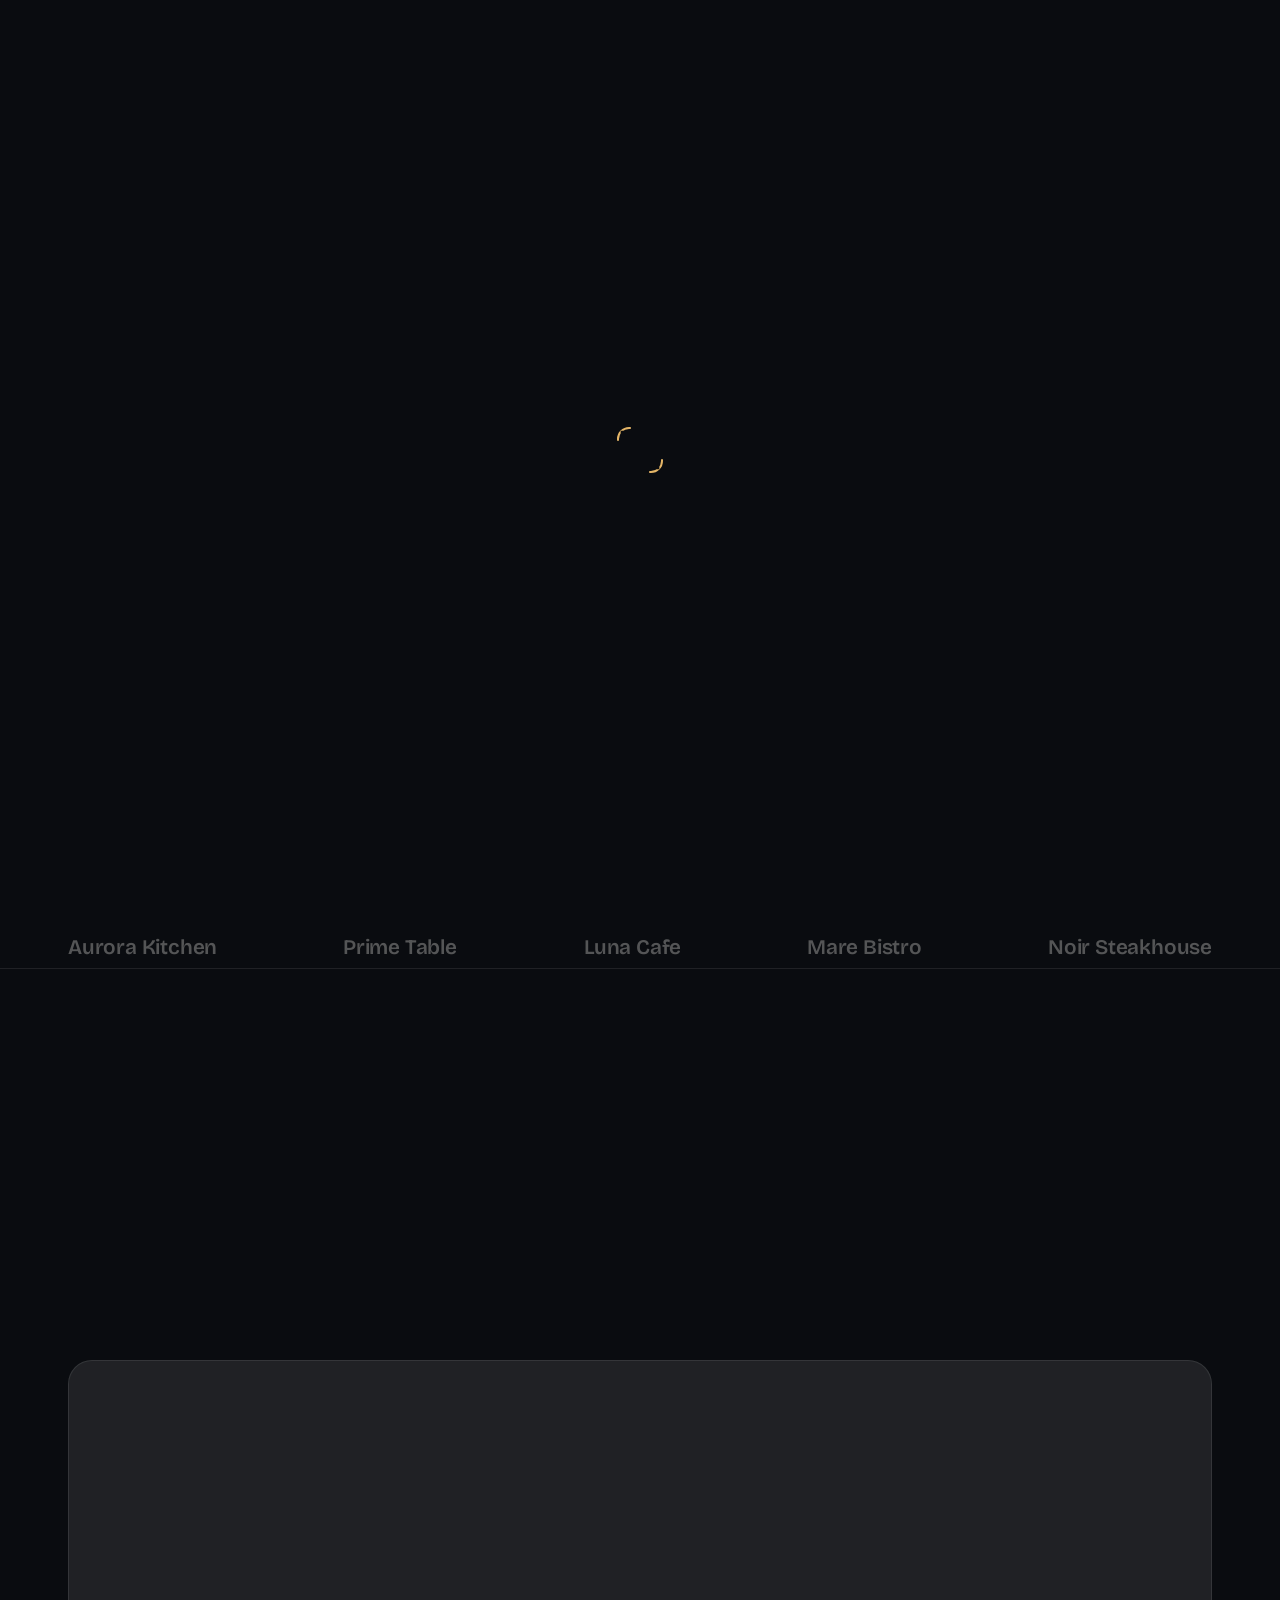
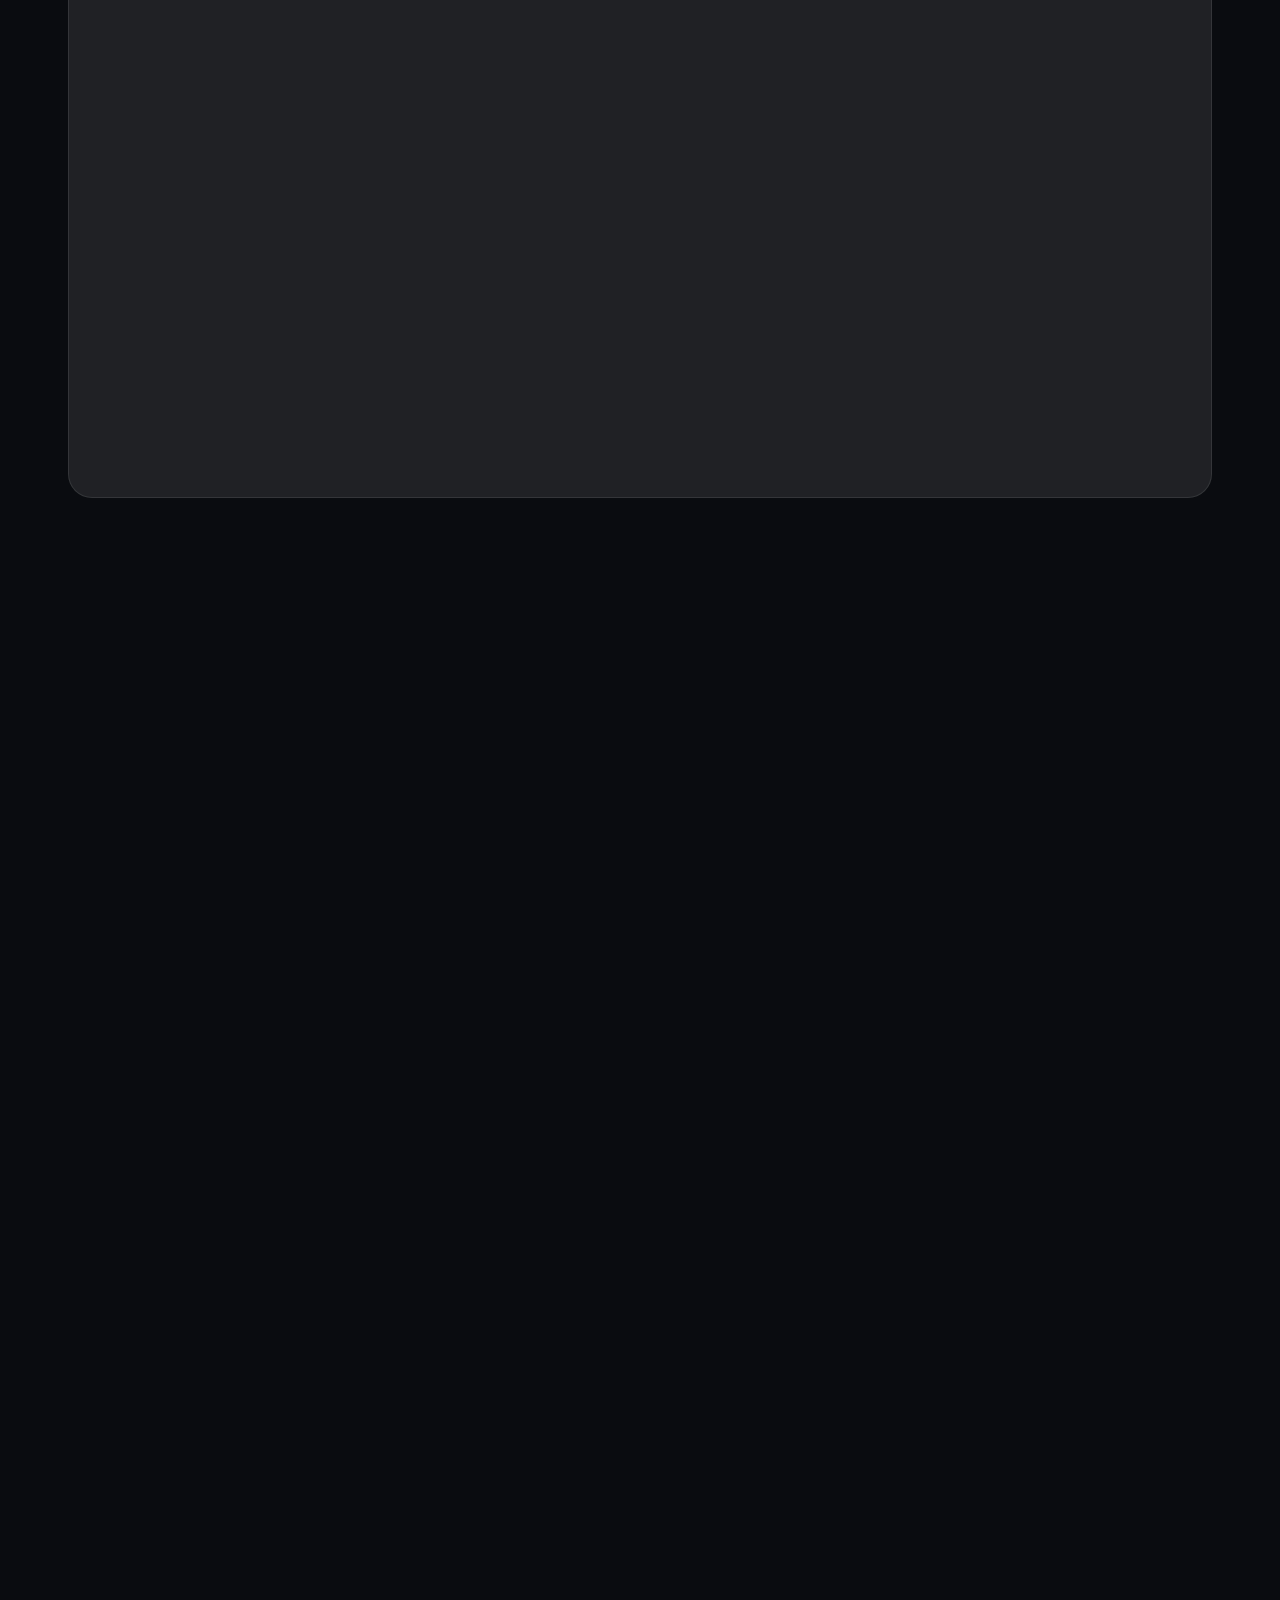
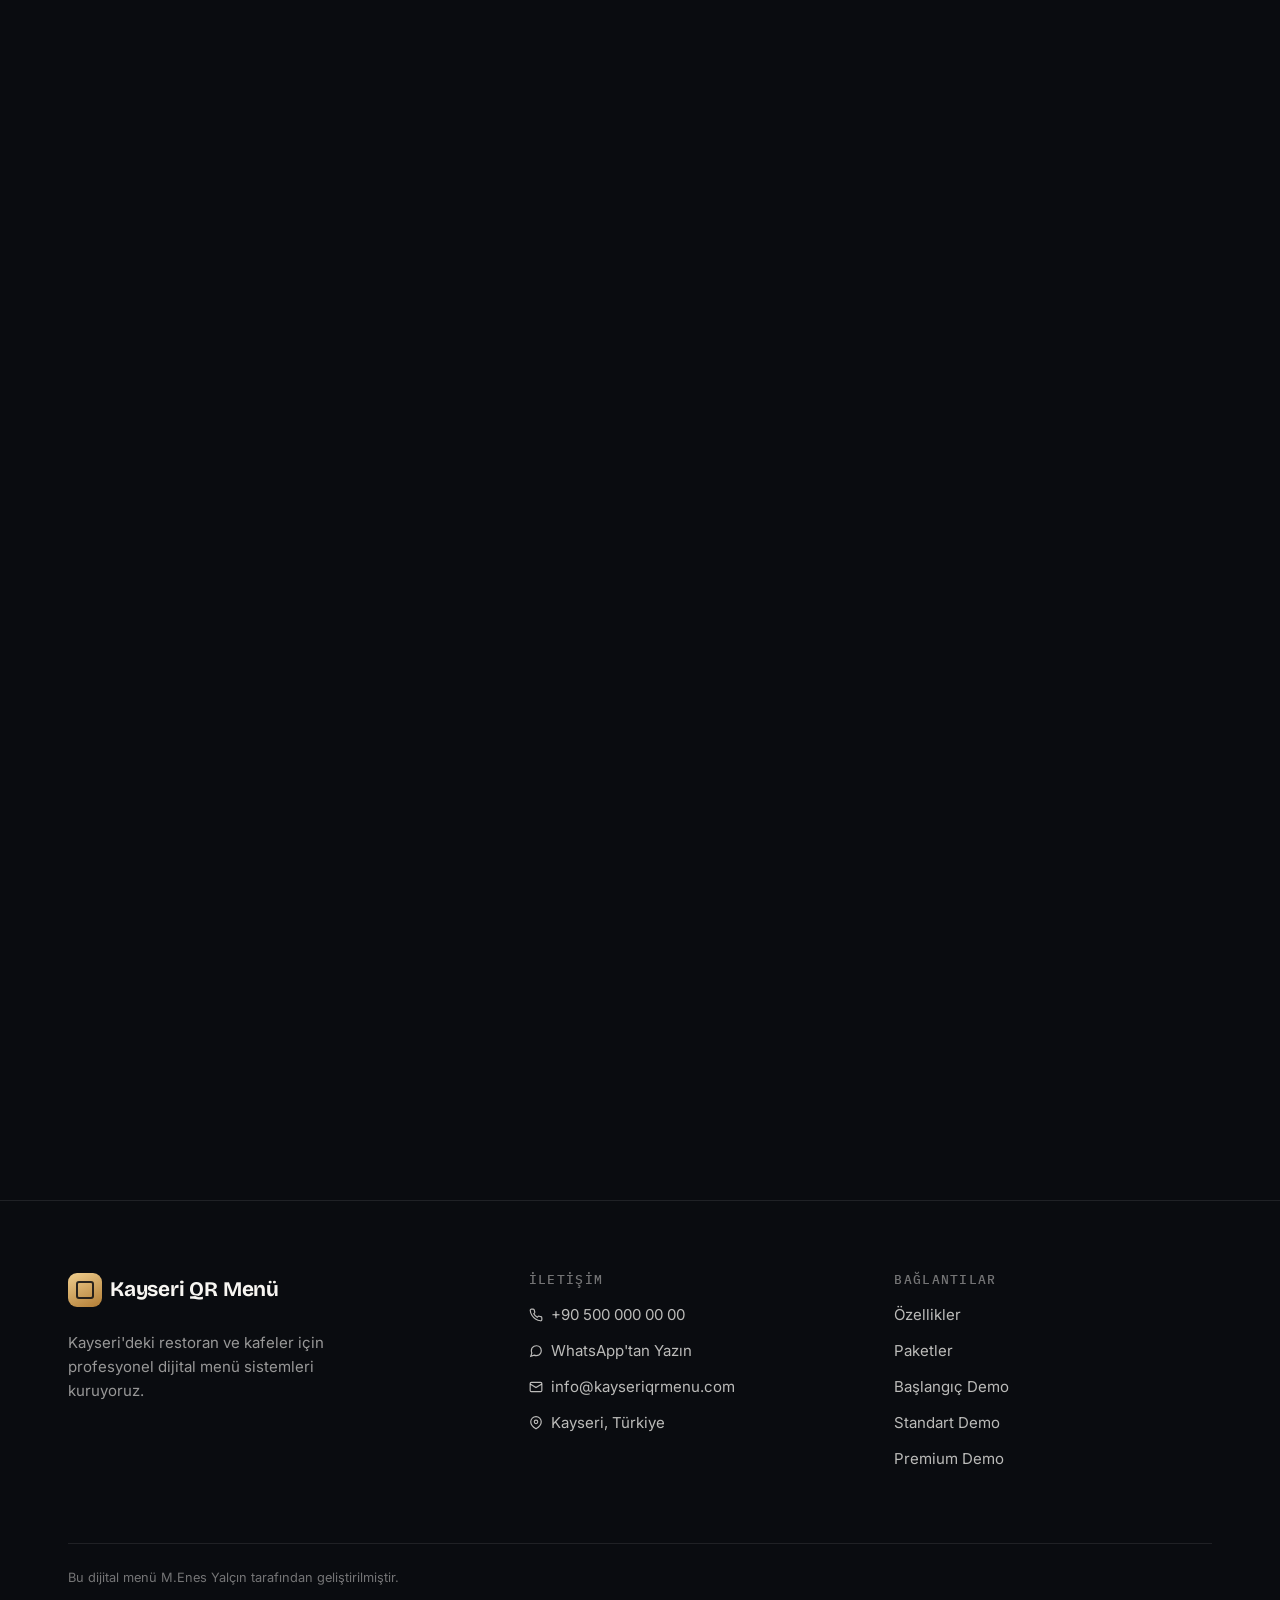
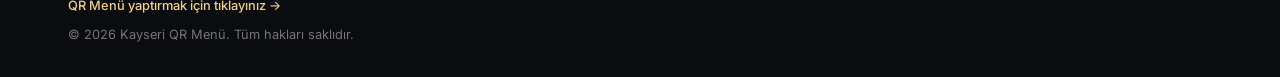
==== commit 7ec1378f: "Update index.html" ====
--- a/index.html
+++ b/index.html
@@ -25,10 +25,10 @@
 <link rel="preconnect" href="https://fonts.gstatic.com" crossorigin>
 <link href="https://fonts.googleapis.com/css2?family=Bricolage+Grotesque:opsz,wght@12..96,400..800&family=Inter:wght@400;500;600;700&family=IBM+Plex+Mono:wght@400;500;600&display=swap" rel="stylesheet">
 
-<link rel="stylesheet" href="/assets/css/tokens.css">
-<link rel="stylesheet" href="/assets/css/base.css">
-<link rel="stylesheet" href="/assets/css/components.css">
-<link rel="stylesheet" href="/assets/css/home.css">
+<link rel="stylesheet" href="assets/css/tokens.css">
+<link rel="stylesheet" href="assets/css/base.css">
+<link rel="stylesheet" href="assets/css/components.css">
+<link rel="stylesheet" href="assets/css/home.css">
 
 <script>
   // Prevent flash-of-wrong-theme by applying stored preference before paint.
@@ -347,10 +347,10 @@
 </footer>
 
 <script type="module">
-  import { applyTheme, getStoredTheme, initThemeToggle } from "/assets/js/theme.js";
-  import { initReveal, initHeaderScrollState } from "/assets/js/reveal.js";
-  import { initMobileNav, initPageLoader } from "/assets/js/nav.js";
-  import { initHeroPhone } from "/assets/js/hero-phone.js";
+  import { applyTheme, getStoredTheme, initThemeToggle } from "assets/js/theme.js";
+  import { initReveal, initHeaderScrollState } from "assets/js/reveal.js";
+  import { initMobileNav, initPageLoader } from "assets/js/nav.js";
+  import { initHeroPhone } from "assets/js/hero-phone.js";
 
   applyTheme(getStoredTheme() || "dark");
   initThemeToggle();
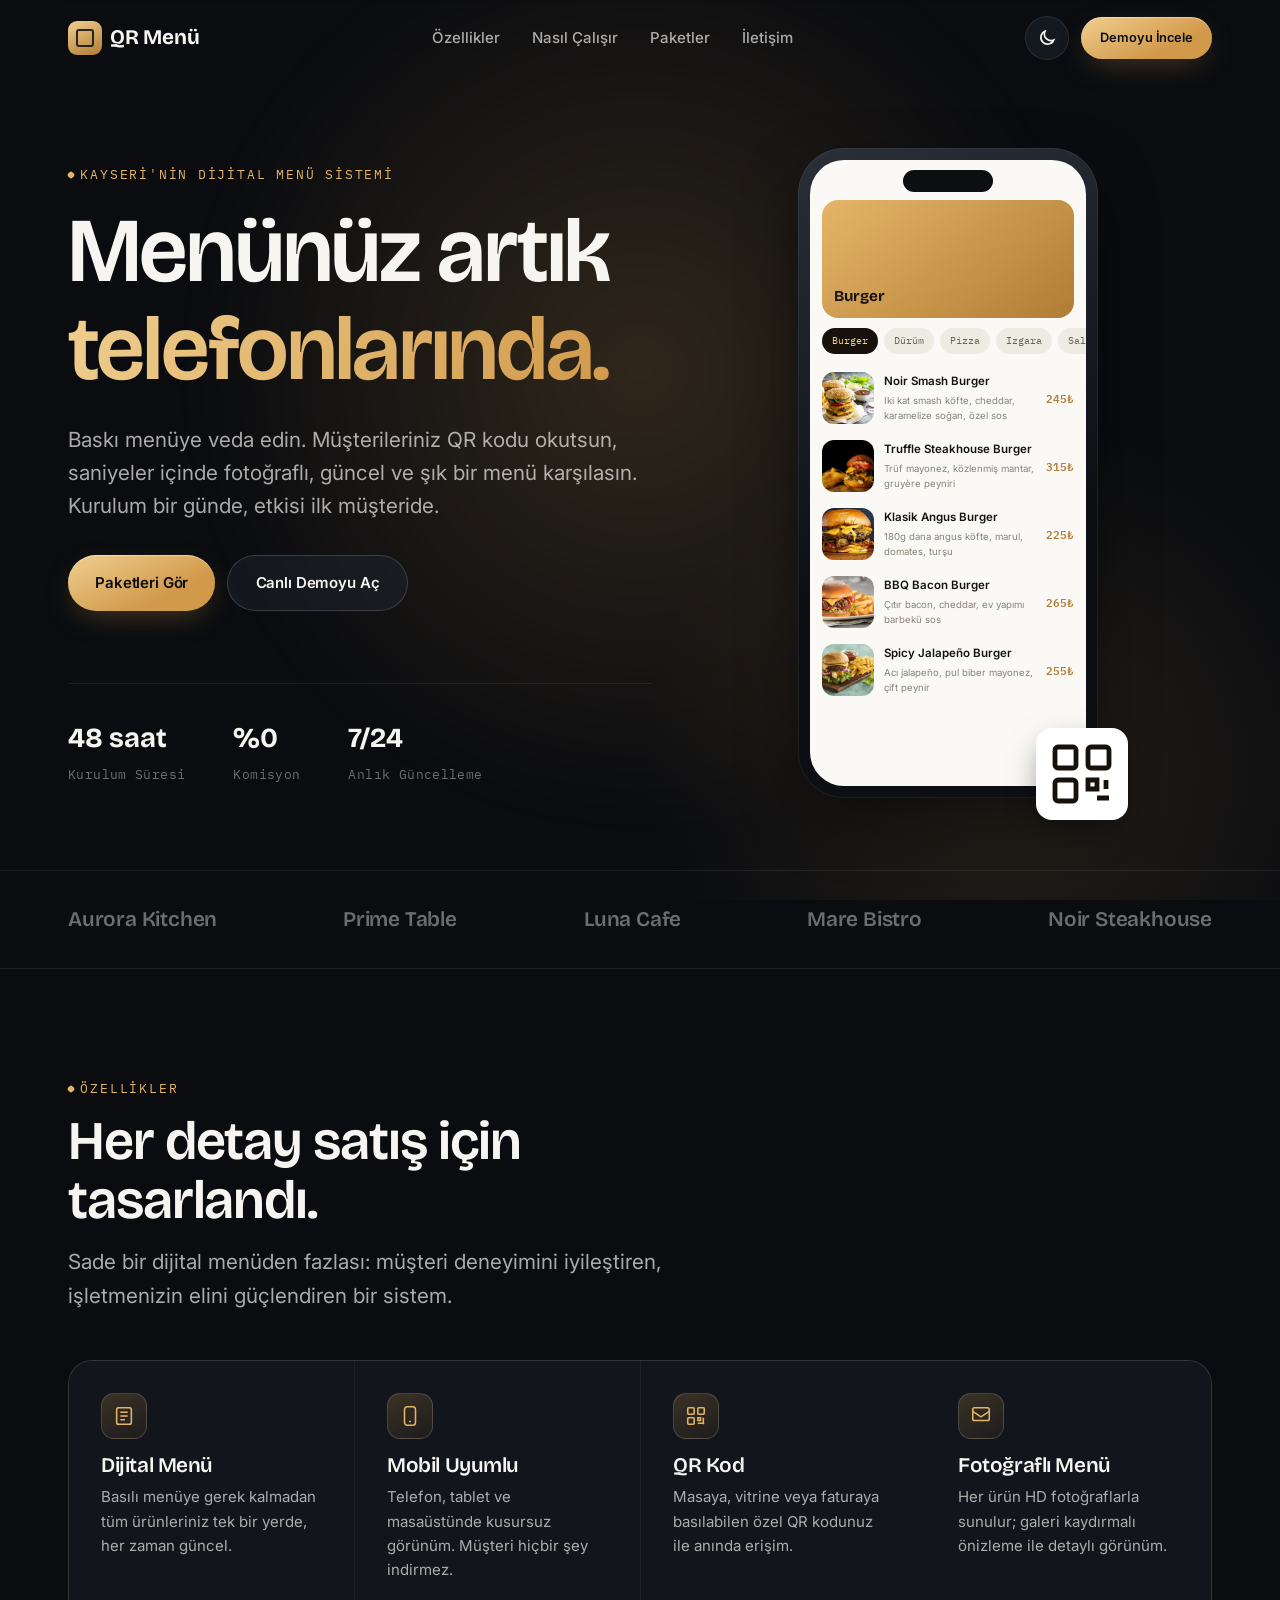
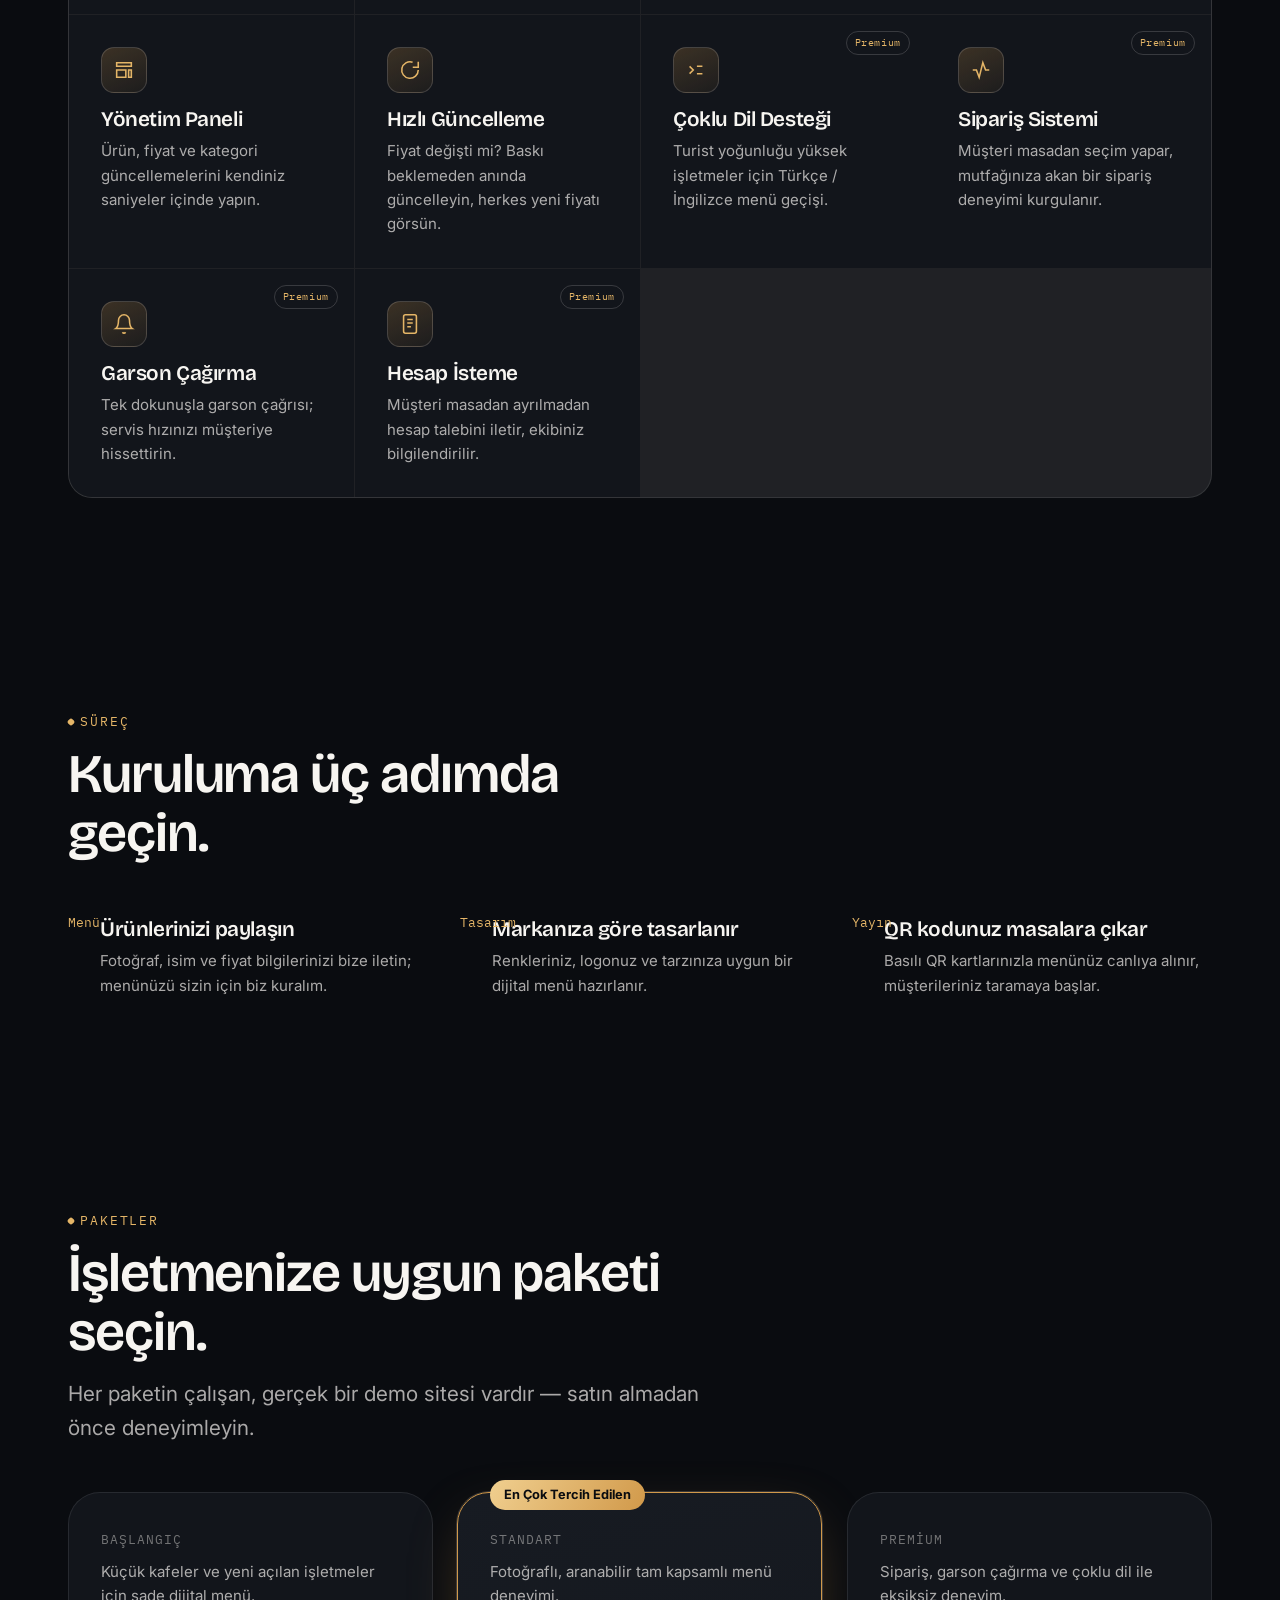
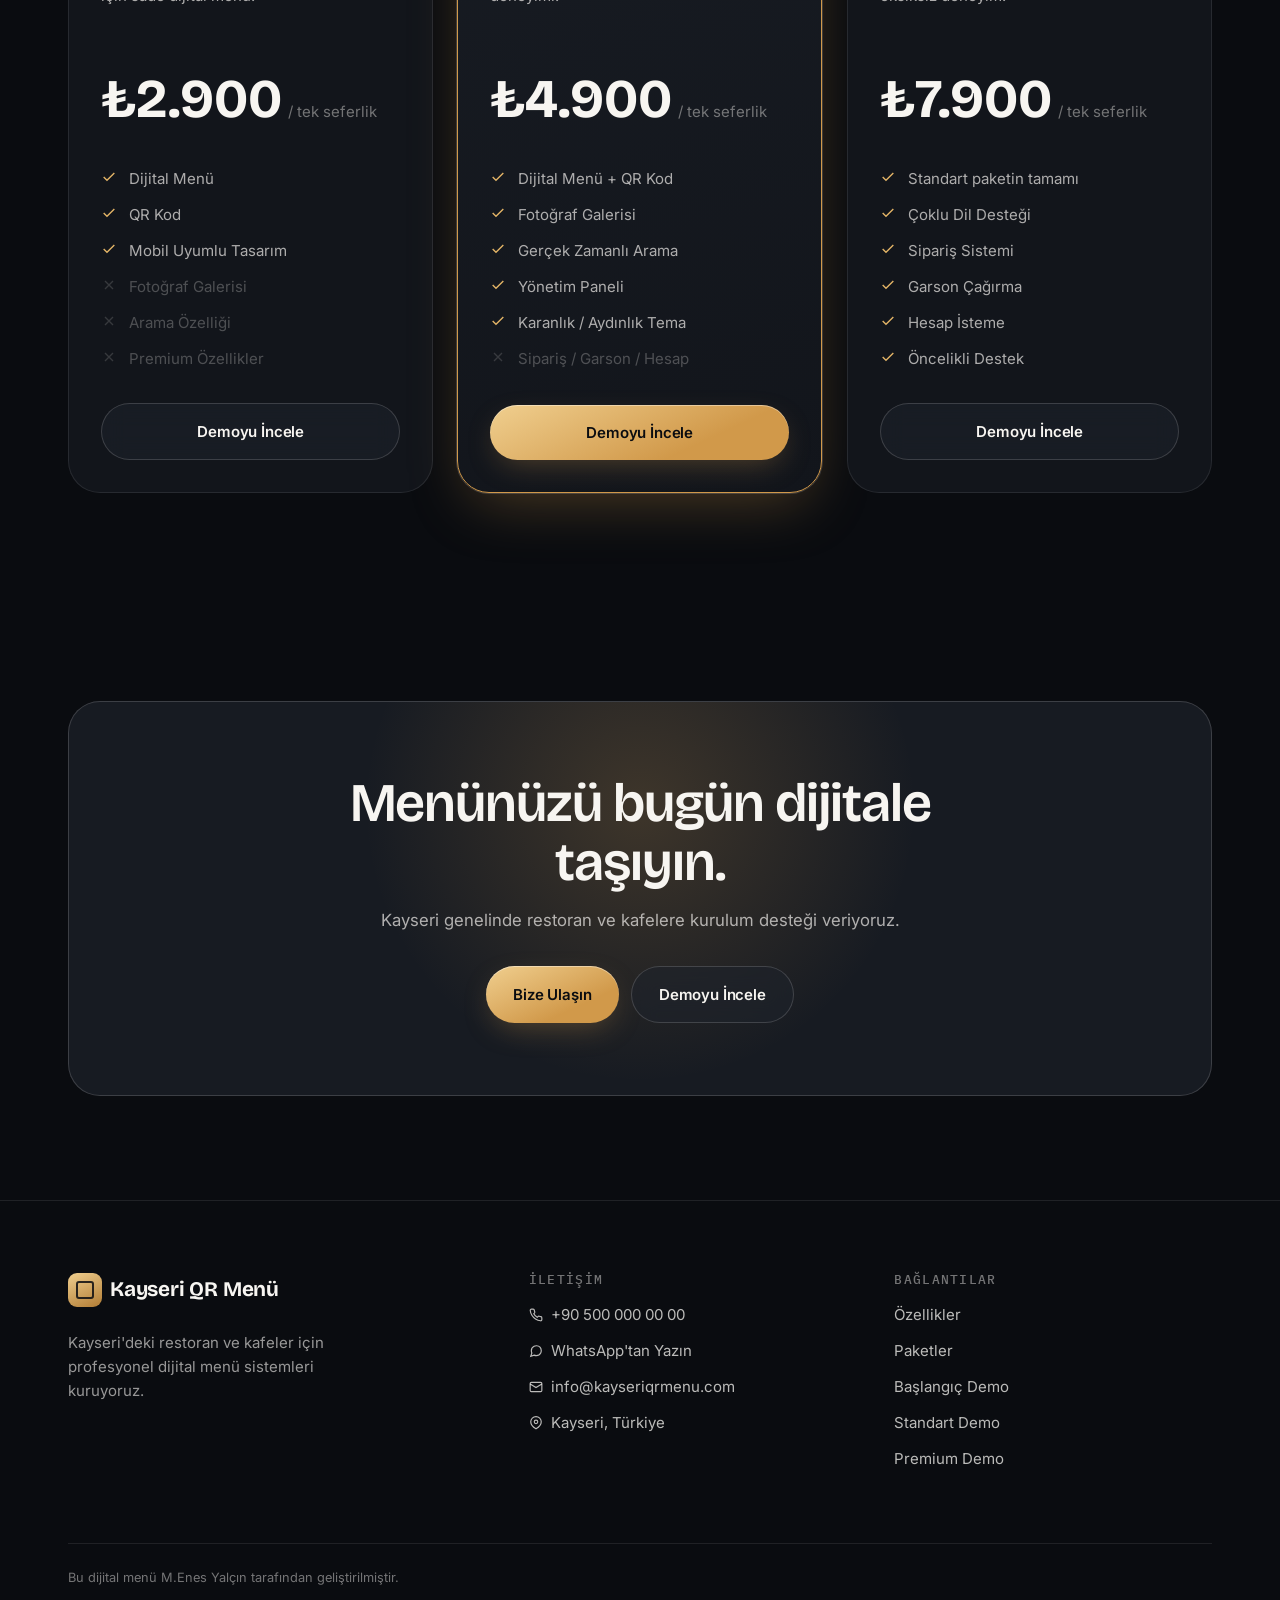
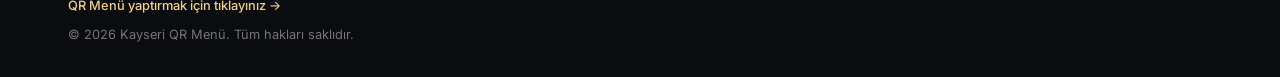
==== commit ac119e88: "Update index.html" ====
--- a/index.html
+++ b/index.html
@@ -25,10 +25,10 @@
 <link rel="preconnect" href="https://fonts.gstatic.com" crossorigin>
 <link href="https://fonts.googleapis.com/css2?family=Bricolage+Grotesque:opsz,wght@12..96,400..800&family=Inter:wght@400;500;600;700&family=IBM+Plex+Mono:wght@400;500;600&display=swap" rel="stylesheet">
 
-<link rel="stylesheet" href="assets/css/tokens.css">
-<link rel="stylesheet" href="assets/css/base.css">
-<link rel="stylesheet" href="assets/css/components.css">
-<link rel="stylesheet" href="assets/css/home.css">
+<link rel="stylesheet" href="/assets/css/tokens.css">
+<link rel="stylesheet" href="/assets/css/base.css">
+<link rel="stylesheet" href="/assets/css/components.css">
+<link rel="stylesheet" href="/assets/css/home.css">
 
 <script>
   // Prevent flash-of-wrong-theme by applying stored preference before paint.
@@ -93,7 +93,6 @@
 </nav>
 
 <main>
-  <!-- ============ HERO ============ -->
   <section class="hero">
     <div class="container hero-grid">
       <div class="hero-copy" data-reveal>
@@ -129,7 +128,6 @@
     </div>
   </section>
 
-  <!-- ============ TRUST STRIP ============ -->
   <section class="trust-strip">
     <div class="container trust-row" data-reveal-group>
       <span class="trust-item" data-reveal>Aurora Kitchen</span>
@@ -140,7 +138,6 @@
     </div>
   </section>
 
-  <!-- ============ FEATURES ============ -->
   <section class="section" id="ozellikler">
     <div class="container">
       <div class="section-head" data-reveal>
@@ -204,7 +201,6 @@
     </div>
   </section>
 
-  <!-- ============ HOW IT WORKS ============ -->
   <section class="section" id="nasil-calisir">
     <div class="container">
       <div class="section-head" data-reveal>
@@ -228,7 +224,6 @@
     </div>
   </section>
 
-  <!-- ============ PRICING ============ -->
   <section class="section" id="paketler">
     <div class="container">
       <div class="section-head" data-reveal>
@@ -238,7 +233,6 @@
       </div>
 
       <div class="pricing-grid" data-reveal-group>
-        <!-- Starter -->
         <div class="price-card" data-reveal>
           <div class="price-card-head">
             <span class="plan-name">Başlangıç</span>
@@ -256,7 +250,6 @@
           <a href="/starter/" class="btn btn-ghost btn-block">Demoyu İncele</a>
         </div>
 
-        <!-- Standard -->
         <div class="price-card is-highlight" data-reveal>
           <div class="price-card-head">
             <span class="plan-name">Standart</span>
@@ -274,7 +267,6 @@
           <a href="/standard/" class="btn btn-primary btn-block">Demoyu İncele</a>
         </div>
 
-        <!-- Premium -->
         <div class="price-card" data-reveal>
           <div class="price-card-head">
             <span class="plan-name">Premium</span>
@@ -295,7 +287,6 @@
     </div>
   </section>
 
-  <!-- ============ FINAL CTA ============ -->
   <section class="section">
     <div class="container">
       <div class="cta-banner" data-reveal-scale>
@@ -347,10 +338,10 @@
 </footer>
 
 <script type="module">
-  import { applyTheme, getStoredTheme, initThemeToggle } from "assets/js/theme.js";
-  import { initReveal, initHeaderScrollState } from "assets/js/reveal.js";
-  import { initMobileNav, initPageLoader } from "assets/js/nav.js";
-  import { initHeroPhone } from "assets/js/hero-phone.js";
+  import { applyTheme, getStoredTheme, initThemeToggle } from "./assets/js/theme.js";
+  import { initReveal, initHeaderScrollState } from "./assets/js/reveal.js";
+  import { initMobileNav, initPageLoader } from "./assets/js/nav.js";
+  import { initHeroPhone } from "./assets/js/hero-phone.js";
 
   applyTheme(getStoredTheme() || "dark");
   initThemeToggle();
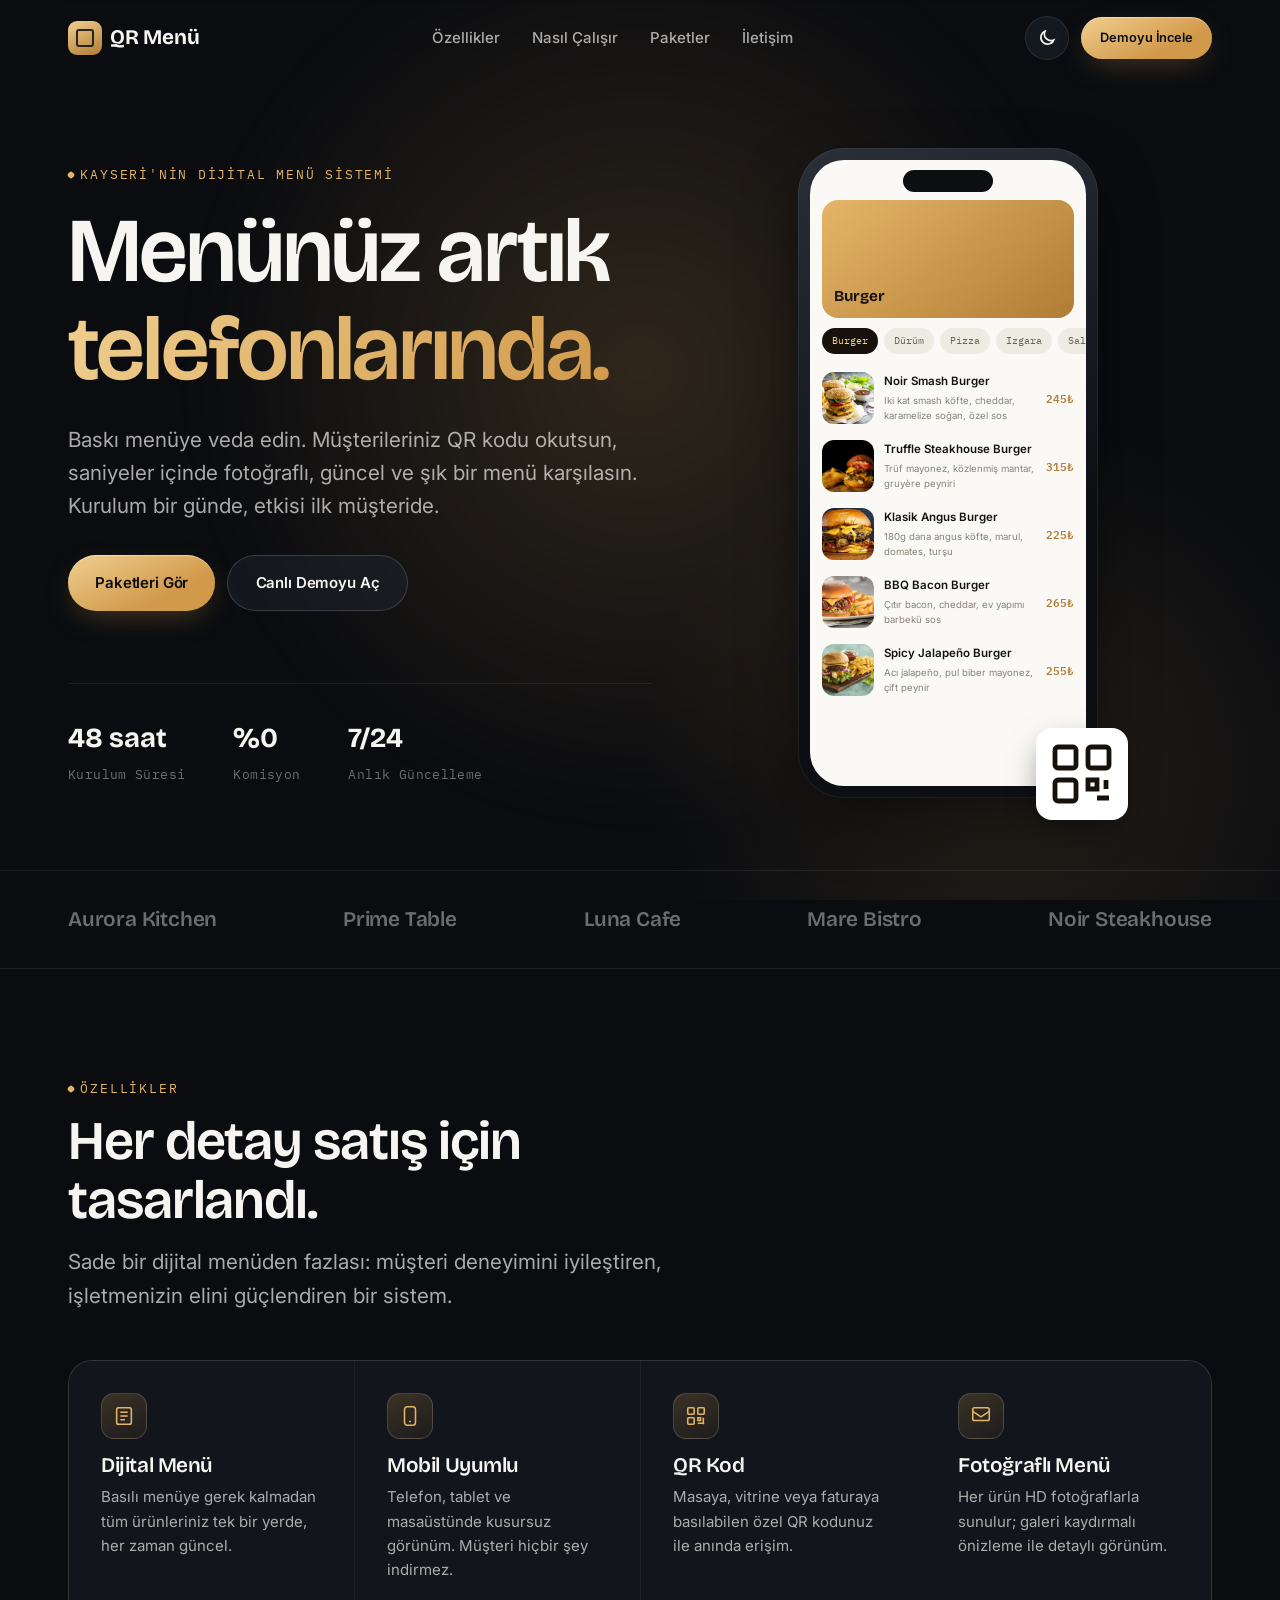
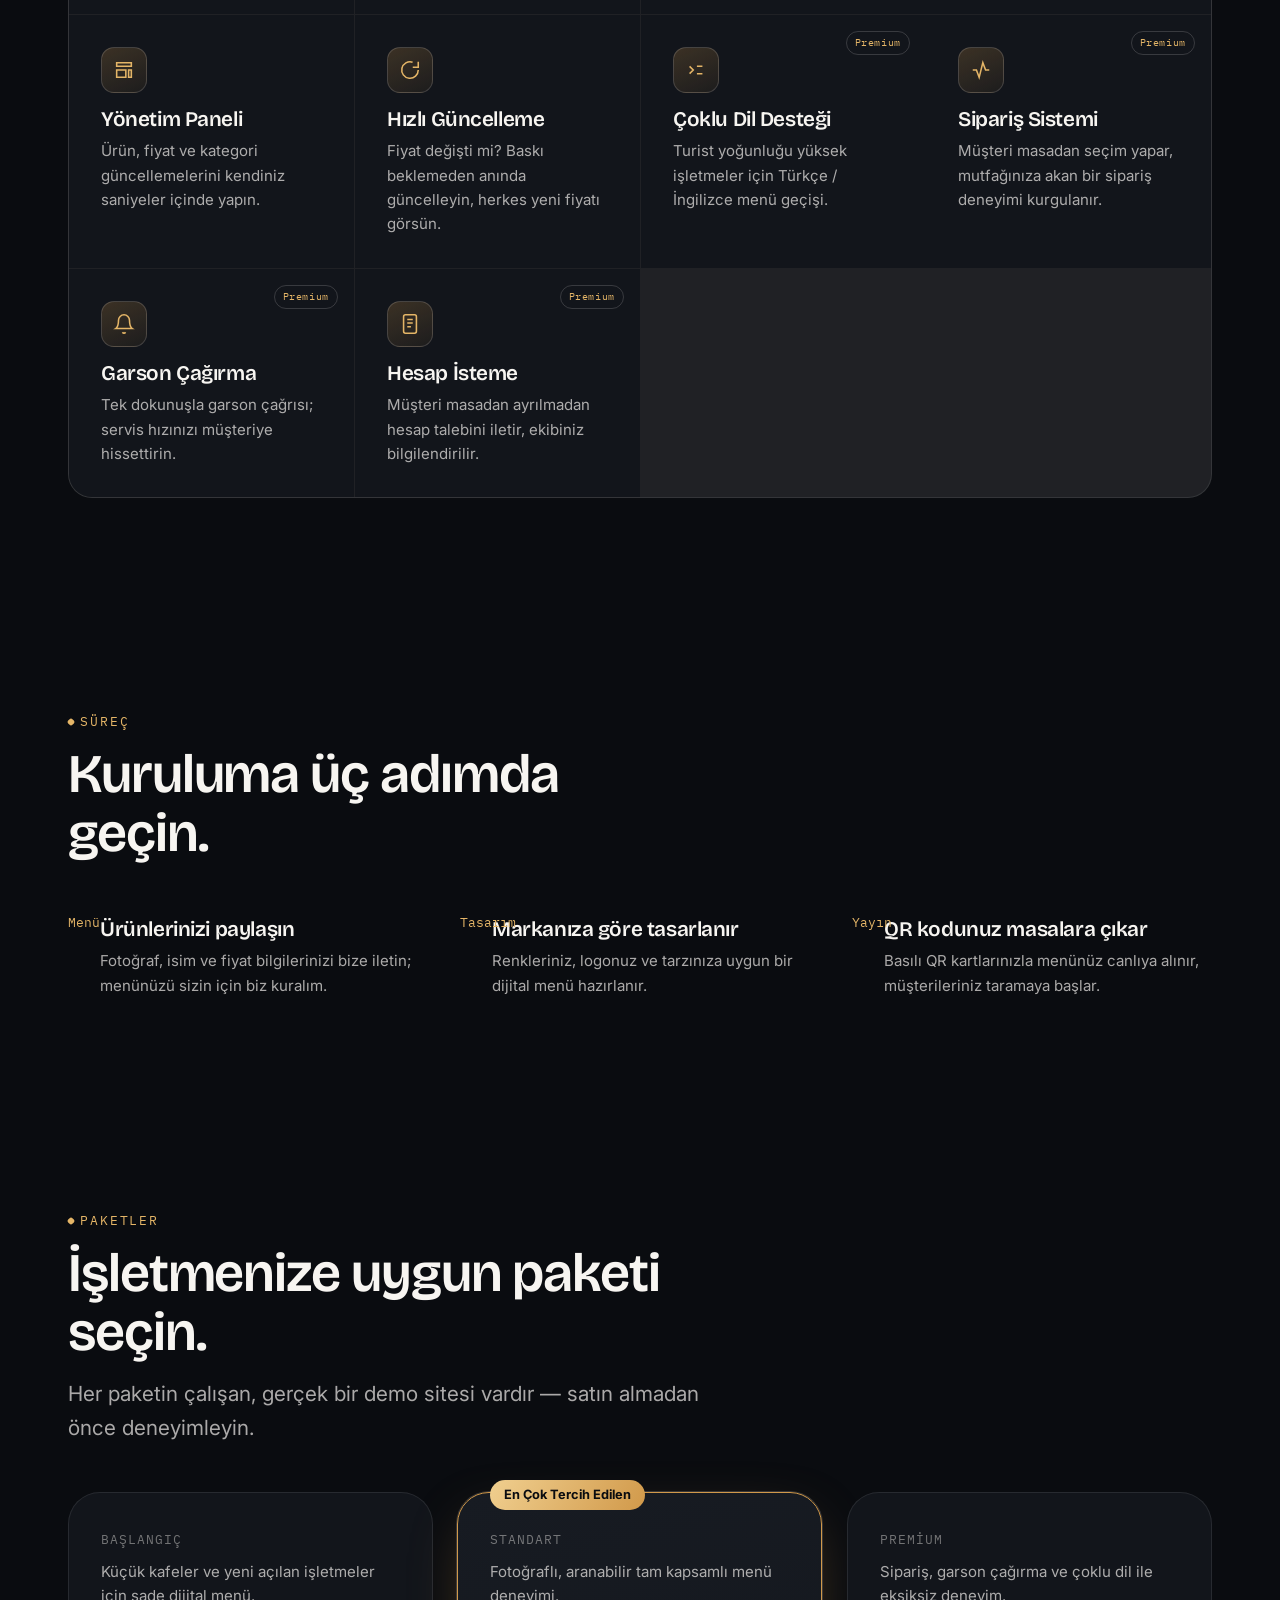
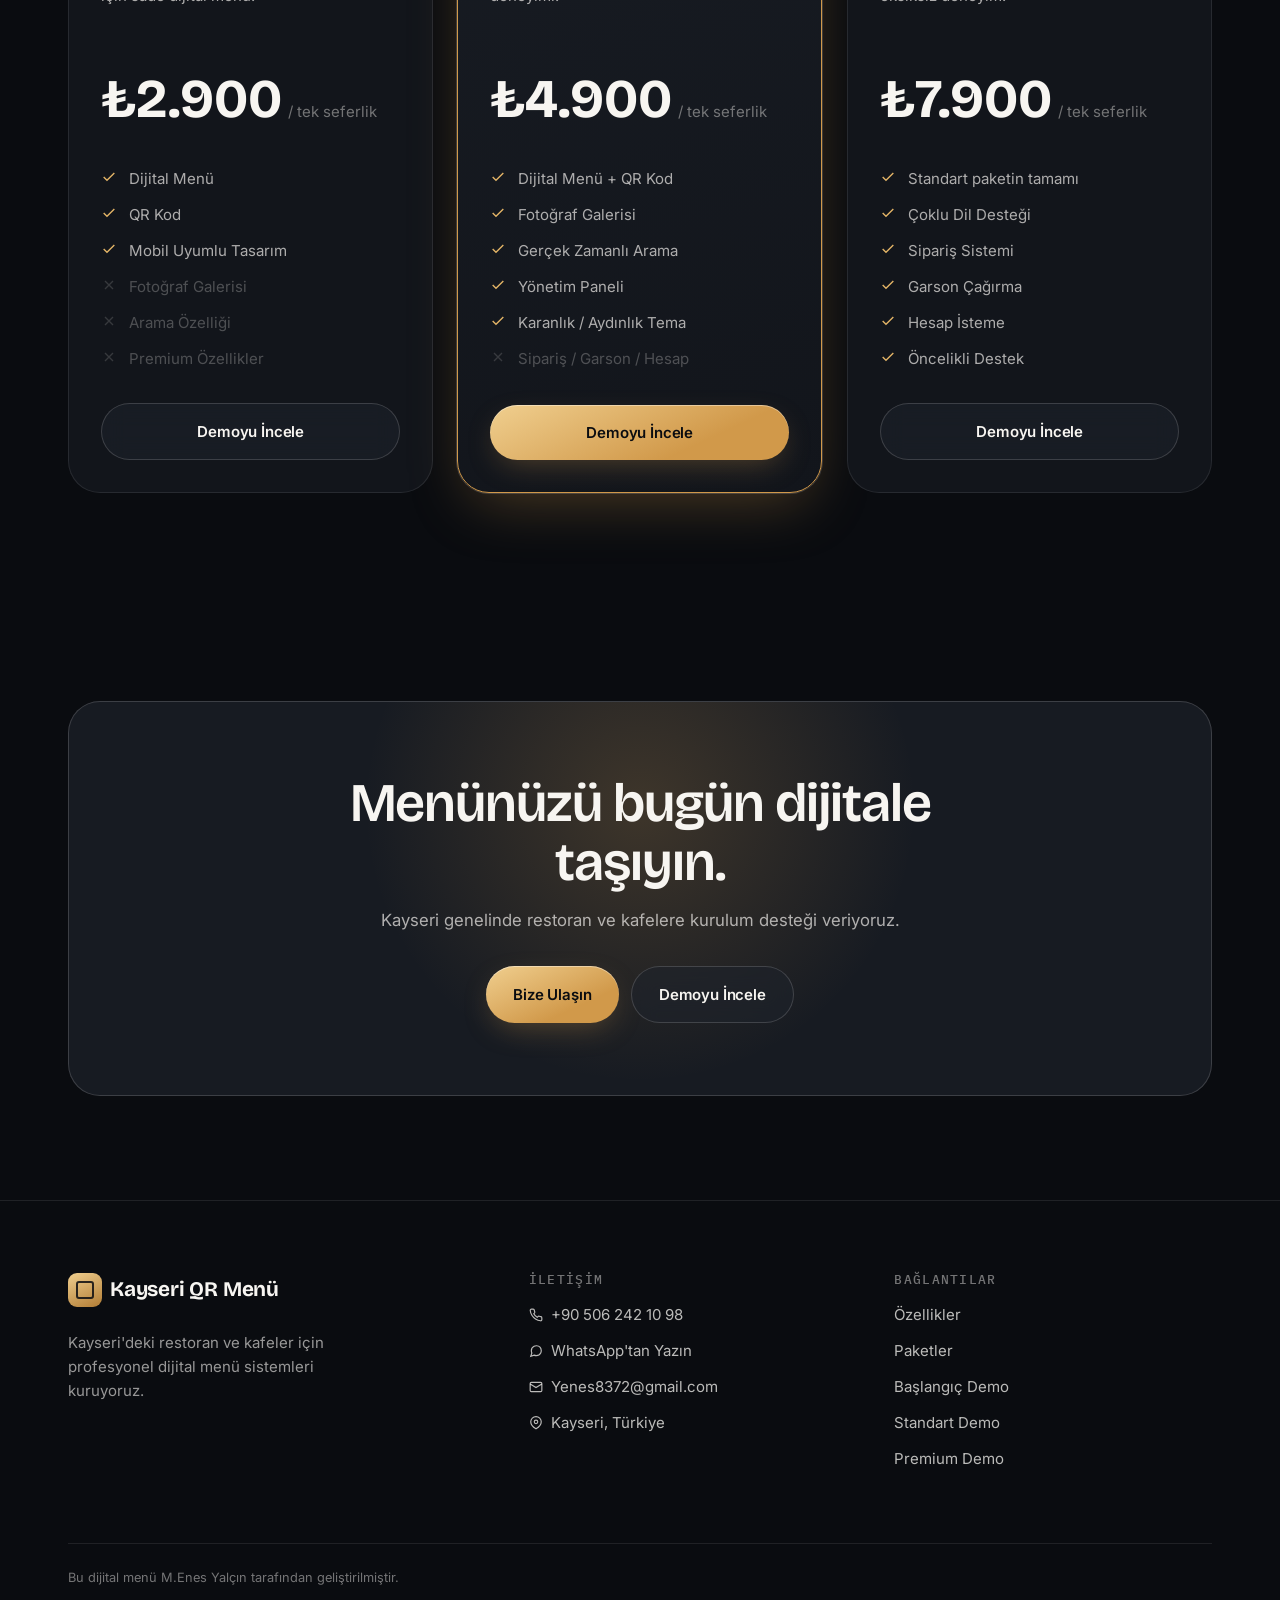
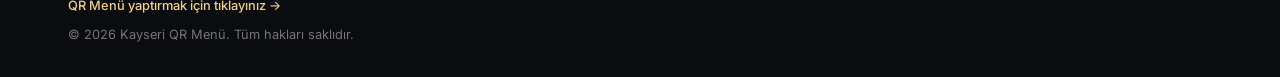
==== commit 1253883a: "Update index.html" ====
--- a/index.html
+++ b/index.html
@@ -13,22 +13,22 @@
 <meta property="og:description" content="Restoranınız için profesyonel, hızlı ve şık QR menü sistemi. Demoları inceleyin, işletmenize hemen entegre edin.">
 <meta property="og:url" content="https://kayseriqrmenu.com/">
 <meta property="og:locale" content="tr_TR">
-<meta property="og:image" content="/assets/images/og-cover.jpg">
+<meta property="og:image" content="./assets/images/og-cover.jpg">
 
 <meta name="twitter:card" content="summary_large_image">
 <meta name="twitter:title" content="Kayseri QR Menü | Dijital Menü Sistemi">
 <meta name="twitter:description" content="Restoran ve kafeler için premium QR menü sistemi. Demoyu hemen inceleyin.">
-<meta name="twitter:image" content="/assets/images/og-cover.jpg">
-
-<link rel="icon" href="/assets/icons/favicon.svg" type="image/svg+xml">
+<meta name="twitter:image" content="./assets/images/og-cover.jpg">
+
+<link rel="icon" href="./assets/icons/favicon.svg" type="image/svg+xml">
 <link rel="preconnect" href="https://fonts.googleapis.com">
 <link rel="preconnect" href="https://fonts.gstatic.com" crossorigin>
 <link href="https://fonts.googleapis.com/css2?family=Bricolage+Grotesque:opsz,wght@12..96,400..800&family=Inter:wght@400;500;600;700&family=IBM+Plex+Mono:wght@400;500;600&display=swap" rel="stylesheet">
 
-<link rel="stylesheet" href="/assets/css/tokens.css">
-<link rel="stylesheet" href="/assets/css/base.css">
-<link rel="stylesheet" href="/assets/css/components.css">
-<link rel="stylesheet" href="/assets/css/home.css">
+<link rel="stylesheet" href="./assets/css/tokens.css">
+<link rel="stylesheet" href="./assets/css/base.css">
+<link rel="stylesheet" href="./assets/css/components.css">
+<link rel="stylesheet" href="./assets/css/home.css">
 
 <script>
   // Prevent flash-of-wrong-theme by applying stored preference before paint.
@@ -45,7 +45,7 @@
   "name": "QR Menü",
   "url": "https://kayseriqrmenu.com/",
   "areaServed": "Kayseri, Türkiye",
-  "description": "Restoran, kafe ve işletmeler için profesyonel QR menü sistemi.",
+  "description": "Restoran, kafe og işletmeler için profesyonel QR menü sistemi.",
   "contactPoint": {
     "@type": "ContactPoint",
     "telephone": "+90-500-000-00-00",
@@ -61,7 +61,7 @@
 
 <header class="site-header">
   <div class="container nav-inner">
-    <a href="/" class="brand"><span class="brand-mark"></span>QR Menü</a>
+    <a href="./" class="brand"><span class="brand-mark"></span>QR Menü</a>
 
     <nav class="nav-links" aria-label="Ana menü">
       <a href="#ozellikler">Özellikler</a>
@@ -101,7 +101,7 @@
         <p class="lead">Baskı menüye veda edin. Müşterileriniz QR kodu okutsun, saniyeler içinde fotoğraflı, güncel ve şık bir menü karşılasın. Kurulum bir günde, etkisi ilk müşteride.</p>
         <div class="hero-actions">
           <a href="#paketler" class="btn btn-primary">Paketleri Gör</a>
-          <a href="/premium/" class="btn btn-ghost">Canlı Demoyu Aç</a>
+          <a href="./premium/" class="btn btn-ghost">Canlı Demoyu Aç</a>
         </div>
         <div class="hero-stats">
           <div class="hero-stat"><strong>48 saat</strong><span>Kurulum Süresi</span></div>
@@ -247,7 +247,7 @@
             <li class="is-off"><svg width="16" height="16" viewBox="0 0 24 24" fill="none" stroke="currentColor" stroke-width="2"><path d="M18 6 6 18M6 6l12 12"/></svg>Arama Özelliği</li>
             <li class="is-off"><svg width="16" height="16" viewBox="0 0 24 24" fill="none" stroke="currentColor" stroke-width="2"><path d="M18 6 6 18M6 6l12 12"/></svg>Premium Özellikler</li>
           </ul>
-          <a href="/starter/" class="btn btn-ghost btn-block">Demoyu İncele</a>
+          <a href="./starter/" class="btn btn-ghost btn-block">Demoyu İncele</a>
         </div>
 
         <div class="price-card is-highlight" data-reveal>
@@ -264,7 +264,7 @@
             <li><svg width="16" height="16" viewBox="0 0 24 24" fill="none" stroke="currentColor" stroke-width="2"><path d="M20 6 9 17l-5-5"/></svg>Karanlık / Aydınlık Tema</li>
             <li class="is-off"><svg width="16" height="16" viewBox="0 0 24 24" fill="none" stroke="currentColor" stroke-width="2"><path d="M18 6 6 18M6 6l12 12"/></svg>Sipariş / Garson / Hesap</li>
           </ul>
-          <a href="/standard/" class="btn btn-primary btn-block">Demoyu İncele</a>
+          <a href="./standard/" class="btn btn-primary btn-block">Demoyu İncele</a>
         </div>
 
         <div class="price-card" data-reveal>
@@ -281,7 +281,7 @@
             <li><svg width="16" height="16" viewBox="0 0 24 24" fill="none" stroke="currentColor" stroke-width="2"><path d="M20 6 9 17l-5-5"/></svg>Hesap İsteme</li>
             <li><svg width="16" height="16" viewBox="0 0 24 24" fill="none" stroke="currentColor" stroke-width="2"><path d="M20 6 9 17l-5-5"/></svg>Öncelikli Destek</li>
           </ul>
-          <a href="/premium/" class="btn btn-ghost btn-block">Demoyu İncele</a>
+          <a href="./premium/" class="btn btn-ghost btn-block">Demoyu İncele</a>
         </div>
       </div>
     </div>
@@ -294,7 +294,7 @@
         <p>Kayseri genelinde restoran ve kafelere kurulum desteği veriyoruz.</p>
         <div class="hero-actions">
           <a href="#iletisim" class="btn btn-primary">Bize Ulaşın</a>
-          <a href="/premium/" class="btn btn-ghost">Demoyu İncele</a>
+          <a href="./premium/" class="btn btn-ghost">Demoyu İncele</a>
         </div>
       </div>
     </div>
@@ -305,15 +305,15 @@
   <div class="container">
     <div class="footer-grid">
       <div>
-        <a href="/" class="brand" style="color:#f7f5f1"><span class="brand-mark"></span>Kayseri QR Menü</a>
+        <a href="./" class="brand" style="color:#f7f5f1"><span class="brand-mark"></span>Kayseri QR Menü</a>
         <p style="margin-top:1rem;color:rgba(247,245,241,0.6);font-size:var(--fs-sm);max-width:34ch;">Kayseri'deki restoran ve kafeler için profesyonel dijital menü sistemleri kuruyoruz.</p>
       </div>
       <div>
         <h4>İletişim</h4>
         <div class="footer-links">
-          <a href="tel:+905000000000"><svg width="14" height="14" viewBox="0 0 24 24" fill="none" stroke="currentColor" stroke-width="2"><path d="M22 16.92v3a2 2 0 0 1-2.18 2 19.79 19.79 0 0 1-8.63-3.07 19.5 19.5 0 0 1-6-6 19.79 19.79 0 0 1-3.07-8.67A2 2 0 0 1 4.11 2h3a2 2 0 0 1 2 1.72c.127.96.361 1.903.7 2.81a2 2 0 0 1-.45 2.11L8.09 9.91a16 16 0 0 0 6 6l1.27-1.27a2 2 0 0 1 2.11-.45c.907.339 1.85.573 2.81.7A2 2 0 0 1 22 16.92z"/></svg>+90 500 000 00 00</a>
+          <a href="tel:+905062421098"><svg width="14" height="14" viewBox="0 0 24 24" fill="none" stroke="currentColor" stroke-width="2"><path d="M22 16.92v3a2 2 0 0 1-2.18 2 19.79 19.79 0 0 1-8.63-3.07 19.5 19.5 0 0 1-6-6 19.79 19.79 0 0 1-3.07-8.67A2 2 0 0 1 4.11 2h3a2 2 0 0 1 2 1.72c.127.96.361 1.903.7 2.81a2 2 0 0 1-.45 2.11L8.09 9.91a16 16 0 0 0 6 6l1.27-1.27a2 2 0 0 1 2.11-.45c.907.339 1.85.573 2.81.7A2 2 0 0 1 22 16.92z"/></svg>+90 506 242 10 98</a>
           <a href="https://wa.me/905000000000" target="_blank" rel="noopener"><svg width="14" height="14" viewBox="0 0 24 24" fill="none" stroke="currentColor" stroke-width="2"><path d="M21 11.5a8.38 8.38 0 0 1-.9 3.8 8.5 8.5 0 0 1-7.6 4.7 8.38 8.38 0 0 1-3.8-.9L3 21l1.9-5.7a8.38 8.38 0 0 1-.9-3.8 8.5 8.5 0 0 1 4.7-7.6 8.38 8.38 0 0 1 3.8-.9h.5a8.48 8.48 0 0 1 8 8v.5z"/></svg>WhatsApp'tan Yazın</a>
-          <a href="mailto:info@kayseriqrmenu.com"><svg width="14" height="14" viewBox="0 0 24 24" fill="none" stroke="currentColor" stroke-width="2"><rect x="2" y="4" width="20" height="16" rx="2"/><path d="m22 7-10 6L2 7"/></svg>info@kayseriqrmenu.com</a>
+          <a href="mailto:yenes8372@gmail.com"><svg width="14" height="14" viewBox="0 0 24 24" fill="none" stroke="currentColor" stroke-width="2"><rect x="2" y="4" width="20" height="16" rx="2"/><path d="m22 7-10 6L2 7"/></svg>Yenes8372@gmail.com</a>
           <a href="https://maps.google.com" target="_blank" rel="noopener"><svg width="14" height="14" viewBox="0 0 24 24" fill="none" stroke="currentColor" stroke-width="2"><path d="M21 10c0 7-9 12-9 12s-9-5-9-12a9 9 0 0 1 18 0z"/><circle cx="12" cy="10" r="3"/></svg>Kayseri, Türkiye</a>
         </div>
       </div>
@@ -322,9 +322,9 @@
         <div class="footer-links">
           <a href="#ozellikler">Özellikler</a>
           <a href="#paketler">Paketler</a>
-          <a href="/starter/">Başlangıç Demo</a>
-          <a href="/standard/">Standart Demo</a>
-          <a href="/premium/">Premium Demo</a>
+          <a href="./starter/">Başlangıç Demo</a>
+          <a href="./standard/">Standart Demo</a>
+          <a href="./premium/">Premium Demo</a>
         </div>
       </div>
     </div>
